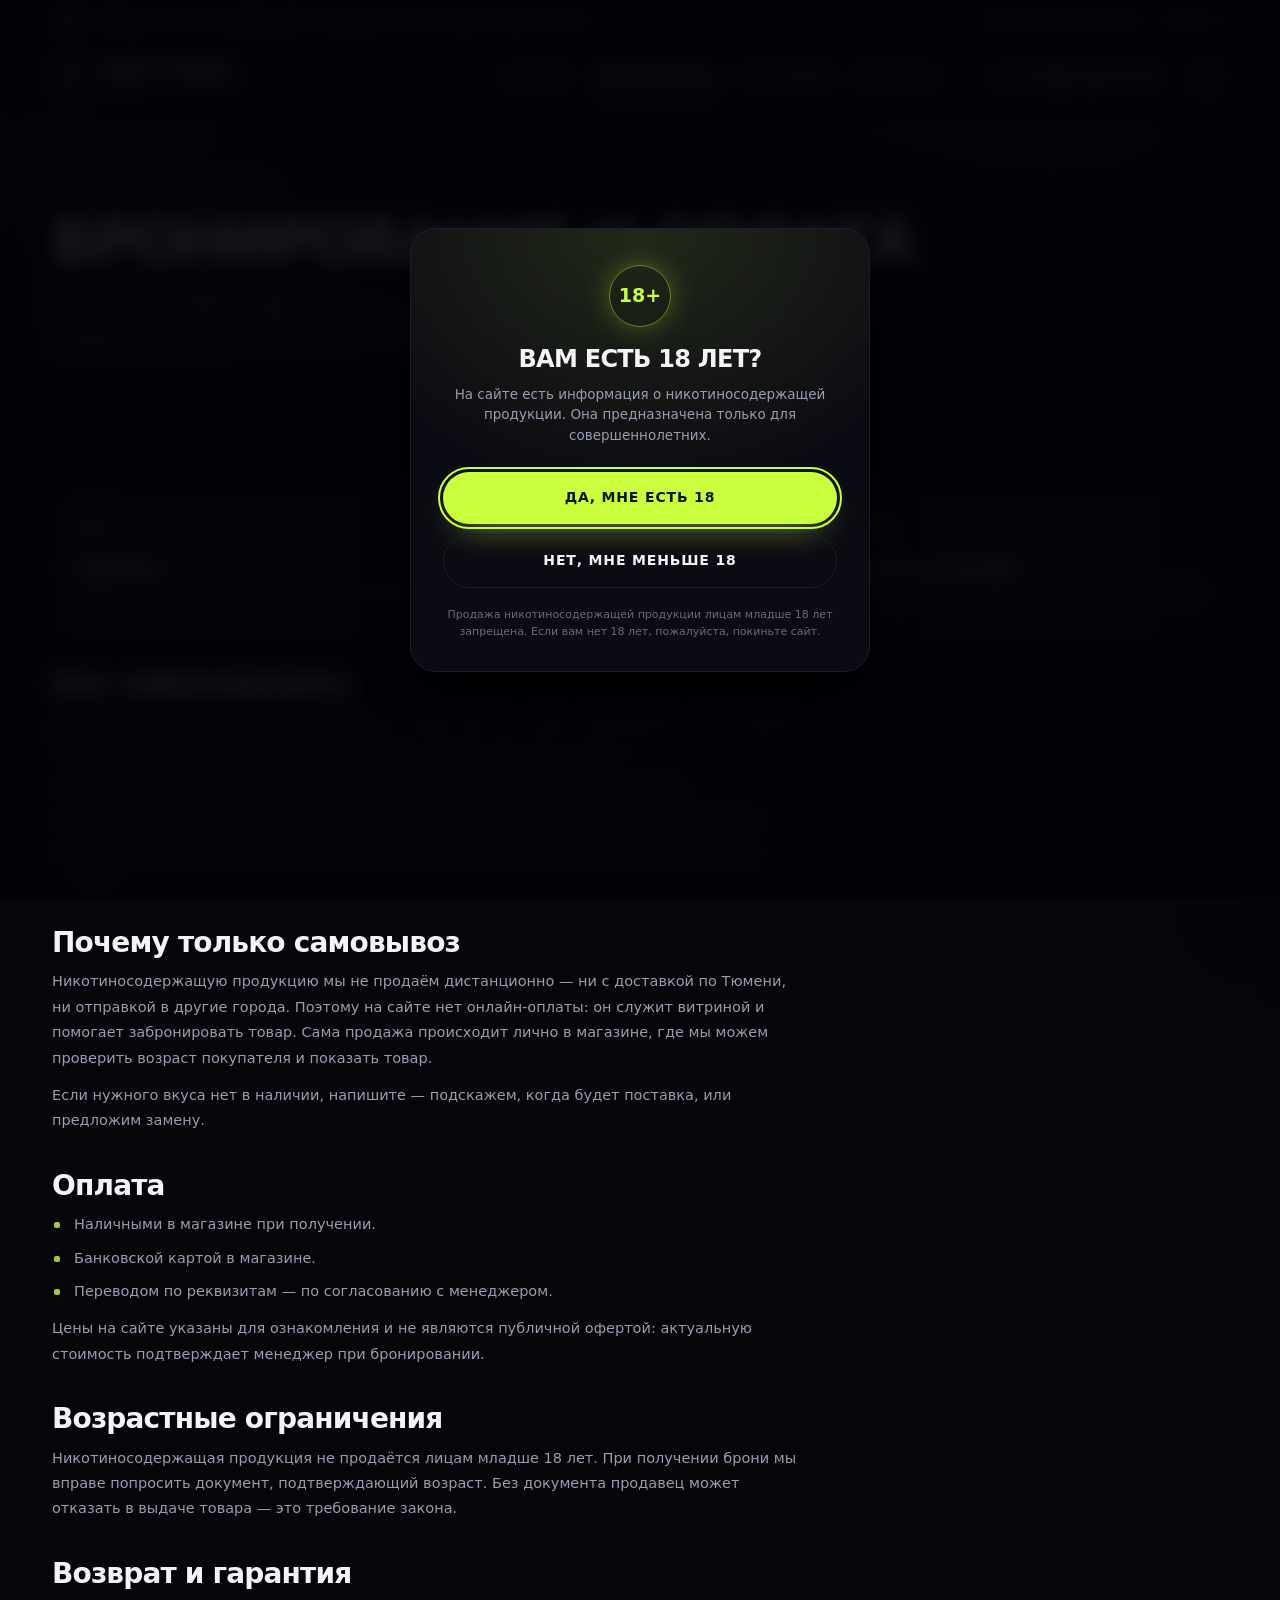
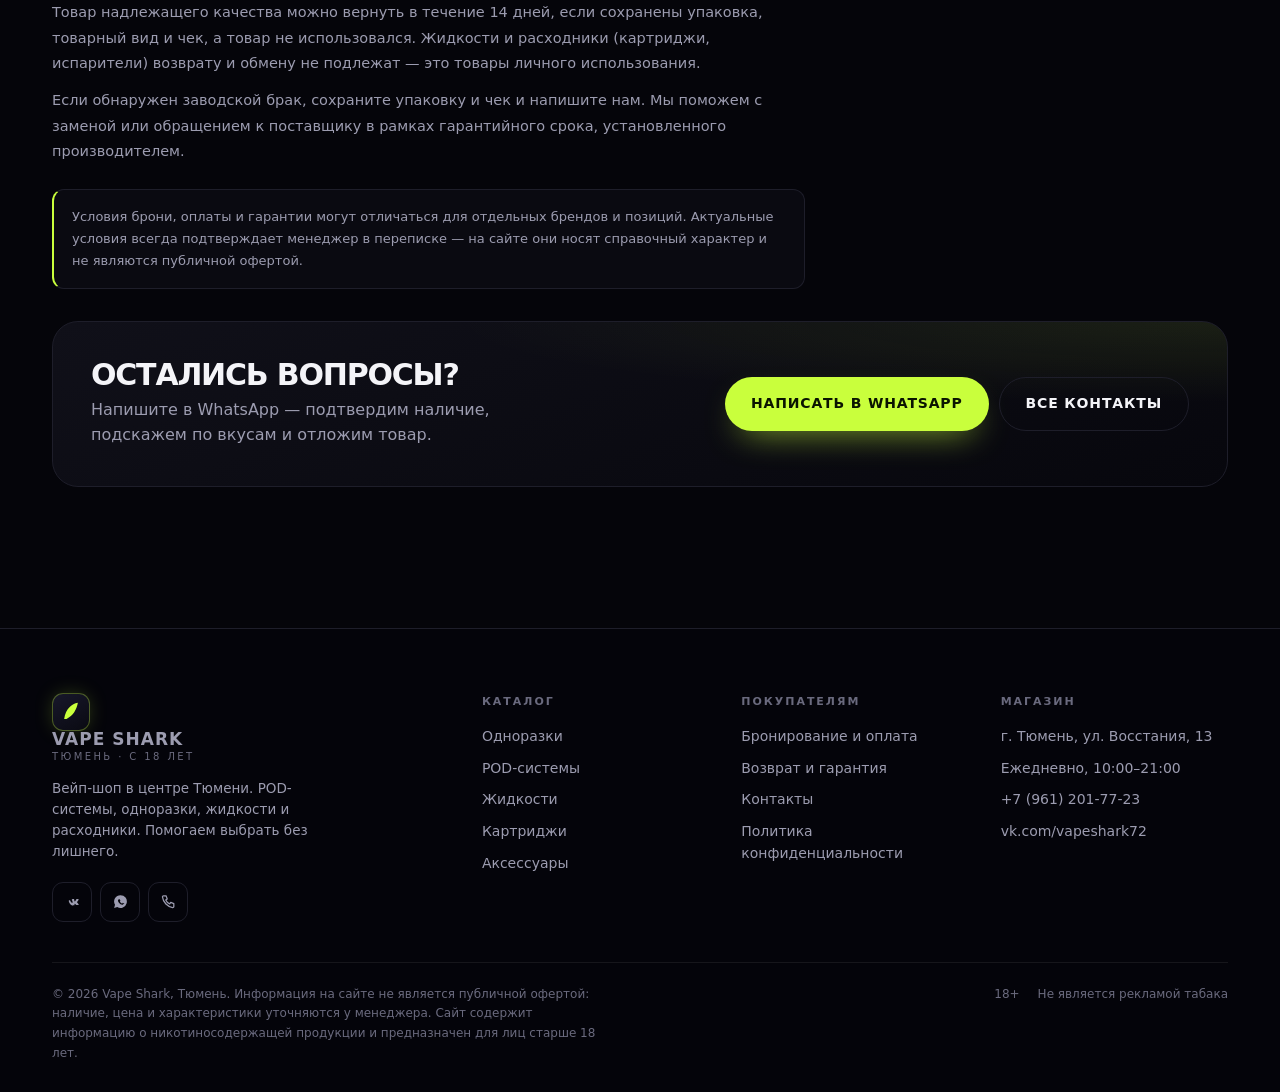
==== booking.html @ 28444b18 "Модель бронирования: только самовывоз и оплата в магазине" ====
<!DOCTYPE html>
<html lang="ru">
<head>
  <meta charset="UTF-8">
  <meta name="viewport" content="width=device-width, initial-scale=1">
  <title>Бронирование и оплата — Vape Shark, Тюмень</title>
  <meta name="description" content="Как забронировать товар в Vape Shark: соберите бронь на сайте, отправьте её в WhatsApp и заберите в магазине на ул. Восстания, 13. Оплата на месте, доставки нет.">
  <meta name="theme-color" content="#05050a">
  <link rel="icon" href="assets/favicon.svg" type="image/svg+xml">
  <link rel="stylesheet" href="css/style.css">
</head>
<body data-page="booking">
  <a class="skip-link" href="#main">Перейти к содержимому</a>

  <div class="topbar">
    <div class="wrap topbar__inner">
      <div class="topbar__note">
        <span class="age-dot">18+</span>
        Продажа никотиносодержащей продукции только лицам старше 18 лет
      </div>
      <div class="topbar__links">
        <a href="booking.html">Бронирование и оплата</a>
        <a href="contacts.html">Контакты</a>
      </div>
    </div>
  </div>

  <header class="site-header">
    <div class="wrap header-inner">
      <a class="logo" href="index.html" aria-label="Vape Shark — на главную">
        <span class="logo__mark" aria-hidden="true">
          <svg viewBox="0 0 24 24" fill="none"><path d="M4.5 19.5c.9-5.6 2.9-9.9 6.1-13 2.4-2.3 5.3-3.8 8.9-4.5-.7 3.9-2 7.3-4 10.4-2 3.1-4.9 5.6-8.4 7.1z" fill="#c9ff3c"/></svg>
        </span>
        <span class="logo__text">
          <span class="logo__name">Vape Shark</span>
          <span class="logo__sub">Тюмень · с 18 лет</span>
        </span>
      </a>

      <nav class="nav" aria-label="Основная навигация">
        <a class="nav__link" href="catalog.html" data-nav="catalog">Каталог</a>
        <a class="nav__link" href="booking.html" data-nav="booking" aria-current="page">Бронирование</a>
        <a class="nav__link" href="index.html#about" data-nav="about">О магазине</a>
        <a class="nav__link" href="contacts.html" data-nav="contacts">Контакты</a>
      </nav>

      <div class="header-actions">
        <a class="header-phone" href="tel:+79612017723" aria-label="Позвонить +7 961 201-77-23">
          <svg viewBox="0 0 24 24" fill="none" stroke="currentColor" stroke-width="1.8" stroke-linecap="round" stroke-linejoin="round"><path d="M5 4h3.5l1.7 4.3-2.1 1.5a11 11 0 0 0 5.6 5.6l1.5-2.1L19.5 15V19a1.5 1.5 0 0 1-1.7 1.5C10.9 19.7 4.3 13.1 3.5 5.7A1.5 1.5 0 0 1 5 4z"/></svg>
          <span>+7 (961) 201-77-23</span>
        </a>
        <button class="icon-btn" type="button" data-cart-open aria-label="Открыть корзину">
          <svg viewBox="0 0 24 24" fill="none" stroke="currentColor" stroke-width="1.6" stroke-linejoin="round"><path d="M6 8h12l1 12H5L6 8z"/><path d="M9 8V6.5a3 3 0 0 1 6 0V8"/></svg>
          <span class="js-cart-count cart-count" aria-hidden="true">0</span>
        </button>
        <button class="burger" type="button" data-burger aria-label="Меню" aria-expanded="false"><span></span></button>
      </div>
    </div>
  </header>

  <div class="mobile-menu" aria-label="Мобильное меню">
    <a href="catalog.html">Каталог</a>
    <a href="booking.html">Бронирование и оплата</a>
    <a href="index.html#about">О магазине</a>
    <a href="contacts.html">Контакты</a>
    <div class="mobile-menu__cta">
      <a class="btn btn--block" href="https://wa.me/79612017723" target="_blank" rel="noopener">Написать в WhatsApp</a>
      <a class="btn btn--ghost btn--block" href="tel:+79612017723">+7 (961) 201-77-23</a>
    </div>
  </div>

  <main id="main">
    <div class="page-head">
      <div class="wrap">
        <nav class="page-head__crumbs" aria-label="Хлебные крошки">
          <a href="index.html">Главная</a><span>/</span><span style="opacity:1;color:var(--muted)">Бронирование и оплата</span>
        </nav>
        <h1 class="page-head__title">Бронирование и оплата</h1>
        <p class="page-head__desc">Сайт помогает выбрать товар и отложить его в магазине. Бронь бесплатна и ни к чему не обязывает: приходите на Восстания, 13, проверяете всё на месте и там же оплачиваете.</p>
      </div>
    </div>

    <section class="section section--tight">
      <div class="wrap">
        <div class="tiles">
          <article class="tile">
            <div class="tile__icon"><svg viewBox="0 0 24 24" fill="none" stroke="currentColor" stroke-width="1.8" stroke-linecap="round" stroke-linejoin="round"><path d="M12 21s-6.5-5.6-6.5-10.2A6.5 6.5 0 0 1 12 4.3a6.5 6.5 0 0 1 6.5 6.5C18.5 15.4 12 21 12 21z"/><circle cx="12" cy="10.6" r="2.2"/></svg></div>
            <h3>Самовывоз</h3>
            <p>Тюмень, ул. Восстания, 13. Ежедневно с 10:00 до 21:00. Бронь держим до конца дня.</p>
          </article>
          <article class="tile">
            <div class="tile__icon"><svg viewBox="0 0 24 24" fill="none" stroke="currentColor" stroke-width="1.8" stroke-linejoin="round"><path d="M4 6h16v11H9l-5 3V6z"/></svg></div>
            <h3>Бронирование</h3>
            <p>Соберите список на сайте и отправьте его в WhatsApp — отложим товар на ваше имя.</p>
          </article>
          <article class="tile">
            <div class="tile__icon"><svg viewBox="0 0 24 24" fill="none" stroke="currentColor" stroke-width="1.8" stroke-linejoin="round"><path d="M3 7h18v10H3z"/><path d="M3 10.5h18"/></svg></div>
            <h3>Оплата в магазине</h3>
            <p>Наличными или картой при получении. Онлайн-оплаты и предоплаты нет.</p>
          </article>
        </div>

        <div class="prose">
          <h2>Как забронировать</h2>
          <p>Бронь — это не покупка, а просьба отложить товар. Она ни к чему не обязывает: если по дороге передумаете или захотите другой вкус, просто скажите об этом на месте.</p>
          <ul>
            <li>Добавьте нужное в корзину и нажмите «Забронировать» на странице корзины.</li>
            <li>Оставьте имя и телефон — откроется WhatsApp с готовым текстом брони, отправьте его.</li>
            <li>Мы подтвердим наличие и цену и отложим товар. Забрать можно ежедневно с 10:00 до 21:00.</li>
          </ul>

          <h2>Почему только самовывоз</h2>
          <p>Никотиносодержащую продукцию мы не продаём дистанционно — ни с доставкой по Тюмени, ни отправкой в другие города. Поэтому на сайте нет онлайн-оплаты: он служит витриной и помогает забронировать товар. Сама продажа происходит лично в магазине, где мы можем проверить возраст покупателя и показать товар.</p>
          <p>Если нужного вкуса нет в наличии, напишите — подскажем, когда будет поставка, или предложим замену.</p>

          <h2>Оплата</h2>
          <ul>
            <li>Наличными в магазине при получении.</li>
            <li>Банковской картой в магазине.</li>
            <li>Переводом по реквизитам — по согласованию с менеджером.</li>
          </ul>
          <p>Цены на сайте указаны для ознакомления и не являются публичной офертой: актуальную стоимость подтверждает менеджер при бронировании.</p>

          <h2>Возрастные ограничения</h2>
          <p>Никотиносодержащая продукция не продаётся лицам младше 18 лет. При получении брони мы вправе попросить документ, подтверждающий возраст. Без документа продавец может отказать в выдаче товара — это требование закона.</p>

          <h2 id="return">Возврат и гарантия</h2>
          <p>Товар надлежащего качества можно вернуть в течение 14 дней, если сохранены упаковка, товарный вид и чек, а товар не использовался. Жидкости и расходники (картриджи, испарители) возврату и обмену не подлежат — это товары личного использования.</p>
          <p>Если обнаружен заводской брак, сохраните упаковку и чек и напишите нам. Мы поможем с заменой или обращением к поставщику в рамках гарантийного срока, установленного производителем.</p>

          <div class="prose__note">
            Условия брони, оплаты и гарантии могут отличаться для отдельных брендов и позиций. Актуальные условия всегда подтверждает менеджер в переписке — на сайте они носят справочный характер и не являются публичной офертой.
          </div>
        </div>

        <div class="loc-card" style="margin-top:32px;flex-direction:row;align-items:center;justify-content:space-between;flex-wrap:wrap;gap:20px">
          <div>
            <h2 class="h2" style="font-size:clamp(22px,2.6vw,30px)">Остались вопросы?</h2>
            <p class="muted" style="margin-top:8px;max-width:48ch">Напишите в WhatsApp — подтвердим наличие, подскажем по вкусам и отложим товар.</p>
          </div>
          <div style="display:flex;gap:10px;flex-wrap:wrap">
            <a class="btn" href="https://wa.me/79612017723" target="_blank" rel="noopener">Написать в WhatsApp</a>
            <a class="btn btn--ghost" href="contacts.html">Все контакты</a>
          </div>
        </div>
      </div>
    </section>
  </main>

  <footer class="site-footer">
    <div class="wrap">
      <div class="foot-grid">
        <div class="foot-col foot-brand">
          <a class="logo" href="index.html" aria-label="Vape Shark — на главную">
            <span class="logo__mark" aria-hidden="true">
              <svg viewBox="0 0 24 24" fill="none"><path d="M4.5 19.5c.9-5.6 2.9-9.9 6.1-13 2.4-2.3 5.3-3.8 8.9-4.5-.7 3.9-2 7.3-4 10.4-2 3.1-4.9 5.6-8.4 7.1z" fill="#c9ff3c"/></svg>
            </span>
            <span class="logo__text">
              <span class="logo__name">Vape Shark</span>
              <span class="logo__sub">Тюмень · с 18 лет</span>
            </span>
          </a>
          <p style="margin-top:16px">Вейп-шоп в центре Тюмени. POD-системы, одноразки, жидкости и расходники. Помогаем выбрать без лишнего.</p>
          <div class="foot-social">
            <a href="https://vk.com/vapeshark72" target="_blank" rel="noopener" aria-label="ВКонтакте">
              <svg viewBox="0 0 24 24" fill="currentColor"><path d="M12.8 17.3h1.3c.5 0 .7-.4.7-.8 0-.5-.1-1 .3-1.3.4-.3 1 .4 1.5 1 .5.5 1 .8 1.7.8h1.9c.5 0 .8-.3.5-.9-.4-1-1.3-2-2.1-2.7-.5-.4-.4-.6 0-1 .7-.6 1.6-1.7 1.9-2.8.3-.8 0-1.1-.6-1.1h-1.8c-.5 0-.8.3-1 .8-.3.9-.8 1.7-1.4 2.3-.4.4-.7.3-.9-.2-.2-.5-.3-1.3-.4-2-.1-.6-.3-.8-.8-.8h-1.4c-.6 0-1 .4-1.2.9-.2.7.4.9.7 1.6.3.8.5 1.6.4 2.4-.1.7-.6.8-1.1.4-.9-.7-1.6-1.8-2.1-3-.2-.5-.4-.7-1-.7H7.5c-.6 0-.9.4-.8 1 .3 2 2.4 6.5 6.1 6.5z"/></svg>
            </a>
            <a href="https://wa.me/79612017723" target="_blank" rel="noopener" aria-label="WhatsApp">
              <svg viewBox="0 0 24 24" fill="currentColor"><path d="M12 3a9 9 0 0 0-7.7 13.6L3 21l4.5-1.2A9 9 0 1 0 12 3zm4.6 12.3c-.2.6-1.1 1.1-1.6 1.2-.5 0-1 0-1.7-.3-1.5-.5-3.4-2-4.4-4-.4-.8-.5-1.5-.4-2 .1-.5.5-1 .8-1.2.2-.2.5-.3.7-.3h.5c.2 0 .4 0 .6.4l.7 1.7c.1.2 0 .4-.1.6l-.3.4c-.1.2-.3.3-.1.6.2.4.6 1 1.1 1.5.6.6 1.2.9 1.5 1 .2.1.4.1.6-.1l.6-.7c.2-.2.4-.2.6-.1l1.6.8c.3.1.4.2.4.5z"/></svg>
            </a>
            <a href="tel:+79612017723" aria-label="Позвонить">
              <svg viewBox="0 0 24 24" fill="none" stroke="currentColor" stroke-width="1.8" stroke-linecap="round" stroke-linejoin="round"><path d="M5 4h3.5l1.7 4.3-2.1 1.5a11 11 0 0 0 5.6 5.6l1.5-2.1L19.5 15V19a1.5 1.5 0 0 1-1.7 1.5C10.9 19.7 4.3 13.1 3.5 5.7A1.5 1.5 0 0 1 5 4z"/></svg>
            </a>
          </div>
        </div>

        <div class="foot-col">
          <div class="foot-col__title">Каталог</div>
          <a href="catalog.html?cat=disposable">Одноразки</a>
          <a href="catalog.html?cat=pod">POD-системы</a>
          <a href="catalog.html?cat=liquid">Жидкости</a>
          <a href="catalog.html?cat=coil">Картриджи</a>
          <a href="catalog.html?cat=accessory">Аксессуары</a>
        </div>

        <div class="foot-col">
          <div class="foot-col__title">Покупателям</div>
          <a href="booking.html">Бронирование и оплата</a>
          <a href="booking.html#return">Возврат и гарантия</a>
          <a href="contacts.html">Контакты</a>
          <a href="privacy.html">Политика конфиденциальности</a>
        </div>

        <div class="foot-col">
          <div class="foot-col__title">Магазин</div>
          <p>г. Тюмень, ул. Восстания, 13</p>
          <p>Ежедневно, 10:00–21:00</p>
          <a href="tel:+79612017723">+7 (961) 201-77-23</a>
          <a href="https://vk.com/vapeshark72" target="_blank" rel="noopener">vk.com/vapeshark72</a>
        </div>
      </div>

      <div class="foot-bottom">
        <p>© <span data-year>2026</span> Vape Shark, Тюмень. Информация на сайте не является публичной офертой: наличие, цена и характеристики уточняются у менеджера. Сайт содержит информацию о никотиносодержащей продукции и предназначен для лиц старше 18 лет.</p>
        <div class="foot-bottom__meta">
          <span>18+</span>
          <span>Не является рекламой табака</span>
        </div>
      </div>
    </div>
  </footer>

  <script src="js/data.js"></script>
  <script src="js/app.js"></script>
</body>
</html>
---- css/style.css ----
/* ==========================================================================
   VAPE SHARK — Тюмень, ул. Восстания 13
   Тёмная неоновая тема. Один файл стилей на все страницы.
   ========================================================================== */

/* ---------- 1. Токены ---------- */
:root {
  --bg: #05050a;
  --bg-soft: #08080f;
  --panel: #0c0c13;
  --panel-2: #12121b;
  --panel-3: #171722;
  --line: #1e1e2a;
  --line-soft: rgba(255, 255, 255, 0.07);

  --text: #f4f4f8;
  --muted: #9c9cb0;
  --dim: #6a6a7e;

  --acid: #c9ff3c;
  --acid-soft: #a5d921;
  --acid-ink: #0a1400;
  --violet: #8b5cf6;
  --cyan: #38e5ff;
  --danger: #ff5a6e;

  --radius: 18px;
  --radius-lg: 26px;
  --radius-sm: 12px;

  --shadow-1: 0 1px 0 rgba(255, 255, 255, 0.04) inset;
  --shadow-2: 0 24px 60px -20px rgba(0, 0, 0, 0.9);
  --glow-acid: 0 0 0 1px rgba(201, 255, 60, 0.35), 0 18px 50px -18px rgba(201, 255, 60, 0.45);

  --header-h: 76px;
  --wrap: 1240px;
  --ease: cubic-bezier(0.22, 1, 0.36, 1);
}

/* ---------- 2. Сброс и база ---------- */
*,
*::before,
*::after { box-sizing: border-box; }

html {
  scroll-behavior: smooth;
  -webkit-text-size-adjust: 100%;
}

body {
  margin: 0;
  min-height: 100vh;
  background: var(--bg);
  color: var(--text);
  font-family: "Segoe UI Variable Text", "Segoe UI", system-ui, -apple-system, "Helvetica Neue", Arial, sans-serif;
  font-size: 16px;
  line-height: 1.55;
  -webkit-font-smoothing: antialiased;
  text-rendering: optimizeLegibility;
  overflow-x: hidden;
}

body::before {
  content: "";
  position: fixed;
  inset: 0;
  pointer-events: none;
  z-index: 0;
  background:
    radial-gradient(900px 600px at 82% -6%, rgba(201, 255, 60, 0.07), transparent 60%),
    radial-gradient(800px 700px at 4% 12%, rgba(139, 92, 246, 0.09), transparent 62%),
    radial-gradient(700px 500px at 50% 110%, rgba(56, 229, 255, 0.05), transparent 60%);
}

img { max-width: 100%; display: block; }
svg { display: block; }

[hidden] { display: none !important; }

a {
  color: inherit;
  text-decoration: none;
  transition: color 0.2s var(--ease);
}

button,
input,
select,
textarea {
  font: inherit;
  color: inherit;
}

button { cursor: pointer; }

h1, h2, h3, h4 {
  margin: 0;
  font-weight: 800;
  letter-spacing: -0.035em;
  line-height: 1.02;
}

p { margin: 0; }

ul { margin: 0; padding: 0; list-style: none; }

::selection {
  background: var(--acid);
  color: var(--acid-ink);
}

:focus-visible {
  outline: 2px solid var(--acid);
  outline-offset: 3px;
  border-radius: 6px;
}

/* ---------- 3. Утилиты ---------- */
.wrap {
  width: 100%;
  max-width: var(--wrap);
  margin-inline: auto;
  padding-inline: clamp(18px, 4vw, 32px);
  position: relative;
  z-index: 1;
}

.wrap--narrow { max-width: 860px; }

.sr-only {
  position: absolute;
  width: 1px;
  height: 1px;
  margin: -1px;
  padding: 0;
  overflow: hidden;
  clip: rect(0 0 0 0);
  white-space: nowrap;
  border: 0;
}

.skip-link {
  position: absolute;
  left: 16px;
  top: -80px;
  z-index: 200;
  padding: 12px 20px;
  border-radius: 10px;
  background: var(--acid);
  color: var(--acid-ink);
  font-weight: 700;
  transition: top 0.2s var(--ease);
}
.skip-link:focus { top: 16px; }

.eyebrow {
  display: inline-flex;
  align-items: center;
  gap: 10px;
  font-size: 12px;
  font-weight: 700;
  letter-spacing: 0.22em;
  text-transform: uppercase;
  color: var(--acid);
}

.eyebrow::before {
  content: "";
  width: 26px;
  height: 1px;
  background: currentColor;
  opacity: 0.7;
}

.kicker {
  font-size: 12px;
  font-weight: 700;
  letter-spacing: 0.2em;
  text-transform: uppercase;
  color: var(--dim);
}

.h2 {
  font-size: clamp(30px, 4.4vw, 54px);
  text-transform: uppercase;
  letter-spacing: -0.04em;
}

.lead {
  color: var(--muted);
  font-size: clamp(15px, 1.35vw, 18px);
  max-width: 56ch;
}

.text-acid { color: var(--acid); }
.muted { color: var(--muted); }
.tabular { font-variant-numeric: tabular-nums; }

/* ---------- 4. Кнопки ---------- */
.btn {
  --btn-bg: var(--acid);
  --btn-fg: var(--acid-ink);
  position: relative;
  display: inline-flex;
  align-items: center;
  justify-content: center;
  gap: 10px;
  padding: 15px 26px;
  border: 0;
  border-radius: 999px;
  background: var(--btn-bg);
  color: var(--btn-fg);
  font-size: 14px;
  font-weight: 800;
  letter-spacing: 0.06em;
  text-transform: uppercase;
  white-space: nowrap;
  transition: transform 0.25s var(--ease), box-shadow 0.25s var(--ease), background 0.25s var(--ease), color 0.25s var(--ease);
  box-shadow: 0 14px 34px -16px rgba(201, 255, 60, 0.8);
}

.btn:hover {
  transform: translateY(-2px);
  box-shadow: 0 20px 44px -14px rgba(201, 255, 60, 0.65);
}

.btn:active { transform: translateY(0); }

.btn svg { width: 18px; height: 18px; }

.btn--ghost {
  --btn-bg: transparent;
  --btn-fg: var(--text);
  border: 1px solid var(--line);
  box-shadow: none;
}
.btn--ghost:hover {
  border-color: rgba(201, 255, 60, 0.5);
  color: var(--acid);
  box-shadow: none;
}

.btn--panel {
  --btn-bg: rgba(255, 255, 255, 0.05);
  --btn-fg: var(--text);
  border: 1px solid var(--line-soft);
  box-shadow: none;
  text-transform: none;
  letter-spacing: 0;
  font-weight: 600;
}
.btn--panel:hover {
  background: rgba(255, 255, 255, 0.09);
  border-color: rgba(255, 255, 255, 0.16);
  color: var(--acid);
  box-shadow: none;
}

.btn--sm {
  padding: 11px 18px;
  font-size: 12px;
}

.btn--block { width: 100%; }

.btn[disabled] {
  opacity: 0.45;
  pointer-events: none;
}

/* ---------- 5. Шапка ---------- */
.topbar {
  position: relative;
  z-index: 60;
  border-bottom: 1px solid var(--line-soft);
  background: #040408;
  font-size: 12px;
  letter-spacing: 0.04em;
  color: var(--dim);
}

.topbar__inner {
  display: flex;
  align-items: center;
  justify-content: space-between;
  gap: 20px;
  min-height: 38px;
}

.topbar__note {
  display: inline-flex;
  align-items: center;
  gap: 8px;
  color: var(--muted);
}

.age-dot {
  display: inline-grid;
  place-items: center;
  min-width: 26px;
  height: 18px;
  padding: 0 5px;
  border-radius: 999px;
  background: rgba(201, 255, 60, 0.12);
  color: var(--acid);
  font-size: 10px;
  font-weight: 800;
  letter-spacing: 0.02em;
}

.topbar__links {
  display: flex;
  align-items: center;
  gap: 18px;
}

.topbar__links a:hover { color: var(--acid); }

.site-header {
  position: sticky;
  top: 0;
  z-index: 70;
  background: rgba(5, 5, 10, 0.78);
  border-bottom: 1px solid var(--line-soft);
  backdrop-filter: blur(18px) saturate(1.2);
  -webkit-backdrop-filter: blur(18px) saturate(1.2);
}

.header-inner {
  display: flex;
  align-items: center;
  gap: clamp(16px, 3vw, 40px);
  height: var(--header-h);
}

.logo {
  display: inline-flex;
  align-items: center;
  gap: 11px;
  flex-shrink: 0;
}

.logo__mark {
  width: 38px;
  height: 38px;
  border-radius: 11px;
  background: linear-gradient(150deg, #17172a, #0a0a12);
  border: 1px solid rgba(201, 255, 60, 0.32);
  display: grid;
  place-items: center;
  box-shadow: 0 0 22px -6px rgba(201, 255, 60, 0.4);
}

.logo__mark svg { width: 22px; height: 22px; }

.logo__text {
  display: flex;
  flex-direction: column;
  line-height: 1;
}

.logo__name {
  font-size: 17px;
  font-weight: 800;
  letter-spacing: 0.06em;
  text-transform: uppercase;
}

.logo__sub {
  margin-top: 4px;
  font-size: 10px;
  letter-spacing: 0.24em;
  text-transform: uppercase;
  color: var(--dim);
}

.nav {
  display: flex;
  align-items: center;
  gap: clamp(14px, 2vw, 28px);
  margin-left: auto;
}

.nav__link {
  position: relative;
  padding: 8px 0;
  font-size: 14px;
  font-weight: 600;
  color: var(--muted);
}

.nav__link::after {
  content: "";
  position: absolute;
  left: 0;
  bottom: 0;
  width: 100%;
  height: 2px;
  border-radius: 2px;
  background: var(--acid);
  transform: scaleX(0);
  transform-origin: left;
  transition: transform 0.28s var(--ease);
}

.nav__link:hover,
.nav__link[aria-current="page"] { color: var(--text); }

.nav__link:hover::after,
.nav__link[aria-current="page"]::after { transform: scaleX(1); }

.header-actions {
  display: flex;
  align-items: center;
  gap: 10px;
}

.header-phone {
  display: inline-flex;
  align-items: center;
  gap: 9px;
  padding: 10px 16px;
  border-radius: 999px;
  border: 1px solid var(--line);
  font-size: 13px;
  font-weight: 700;
  white-space: nowrap;
  transition: border-color 0.2s var(--ease), color 0.2s var(--ease);
}

.header-phone svg { width: 15px; height: 15px; color: var(--acid); }

.header-phone:hover { border-color: rgba(201, 255, 60, 0.5); color: var(--acid); }

.icon-btn {
  position: relative;
  display: grid;
  place-items: center;
  width: 44px;
  height: 44px;
  border-radius: 12px;
  border: 1px solid var(--line);
  background: rgba(255, 255, 255, 0.02);
  color: var(--text);
  transition: border-color 0.2s var(--ease), background 0.2s var(--ease), color 0.2s var(--ease);
}

.icon-btn:hover {
  border-color: rgba(201, 255, 60, 0.45);
  color: var(--acid);
  background: rgba(201, 255, 60, 0.05);
}

.icon-btn svg { width: 19px; height: 19px; }

.cart-count {
  position: absolute;
  top: -6px;
  right: -6px;
  min-width: 20px;
  height: 20px;
  padding: 0 5px;
  display: grid;
  place-items: center;
  border-radius: 999px;
  background: var(--acid);
  color: var(--acid-ink);
  font-size: 11px;
  font-weight: 800;
  line-height: 1;
  border: 2px solid var(--bg);
  transform: scale(0);
  transition: transform 0.25s var(--ease);
}

.cart-count.is-visible { transform: scale(1); }

.burger {
  display: none;
  width: 44px;
  height: 44px;
  border-radius: 12px;
  border: 1px solid var(--line);
  background: transparent;
  place-items: center;
}

.burger span {
  position: relative;
  display: block;
  width: 18px;
  height: 2px;
  background: var(--text);
  transition: transform 0.25s var(--ease), background 0.25s var(--ease);
}

.burger span::before,
.burger span::after {
  content: "";
  position: absolute;
  left: 0;
  width: 18px;
  height: 2px;
  background: var(--text);
  transition: transform 0.25s var(--ease);
}

.burger span::before { top: -6px; }
.burger span::after { top: 6px; }

body.menu-open .burger span { background: transparent; }
body.menu-open .burger span::before { transform: translateY(6px) rotate(45deg); }
body.menu-open .burger span::after { transform: translateY(-6px) rotate(-45deg); }

/* мобильное меню */
.mobile-menu {
  position: fixed;
  inset: var(--header-h) 0 0;
  z-index: 65;
  padding: 28px clamp(18px, 5vw, 32px) 40px;
  background: rgba(5, 5, 10, 0.97);
  backdrop-filter: blur(16px);
  display: none;
  flex-direction: column;
  gap: 8px;
  overflow-y: auto;
}

body.menu-open .mobile-menu { display: flex; }

.mobile-menu a {
  padding: 14px 0;
  border-bottom: 1px solid var(--line-soft);
  font-size: 20px;
  font-weight: 700;
  letter-spacing: -0.02em;
}

.mobile-menu a:hover { color: var(--acid); }

.mobile-menu__cta { margin-top: 22px; display: grid; gap: 10px; }

/* ---------- 6. Hero ---------- */
.hero {
  position: relative;
  padding: clamp(38px, 6vw, 76px) 0 clamp(50px, 7vw, 96px);
  overflow: hidden;
}

.hero__grid {
  display: grid;
  grid-template-columns: minmax(0, 1.02fr) minmax(0, 0.98fr);
  align-items: center;
  gap: clamp(28px, 4vw, 60px);
}

.hero__title {
  margin: 22px 0 0;
  font-size: clamp(46px, 7.3vw, 96px);
  line-height: 0.9;
  text-transform: uppercase;
  letter-spacing: -0.05em;
}

.hero__title .line { display: block; }

.hero__title em {
  font-style: normal;
  color: var(--acid);
  text-shadow: 0 0 40px rgba(201, 255, 60, 0.35);
}

.hero__dash {
  display: inline-block;
  width: 0.5em;
  height: 0.06em;
  margin-left: 0.08em;
  border-radius: 2px;
  background: var(--acid);
  opacity: 0.9;
  box-shadow: 0 0 30px rgba(201, 255, 60, 0.45);
  translate: 0 -0.22em;
}

.hero__sub {
  margin-top: 26px;
  max-width: 46ch;
  color: var(--muted);
  font-size: clamp(15px, 1.4vw, 18px);
}

.hero__cta {
  display: flex;
  flex-wrap: wrap;
  gap: 12px;
  margin-top: 34px;
}

.hero__facts {
  display: flex;
  flex-wrap: wrap;
  gap: clamp(18px, 3vw, 40px);
  margin-top: 44px;
  padding-top: 26px;
  border-top: 1px solid var(--line-soft);
}

.fact__value {
  font-size: clamp(20px, 2.2vw, 26px);
  font-weight: 800;
  letter-spacing: -0.03em;
}

.fact__label {
  margin-top: 3px;
  font-size: 12px;
  letter-spacing: 0.12em;
  text-transform: uppercase;
  color: var(--dim);
}

.hero__art {
  position: relative;
  aspect-ratio: 1 / 1;
  min-height: 380px;
  display: grid;
  place-items: center;
}

.hero__halo {
  position: absolute;
  inset: 8%;
  border-radius: 50%;
  background: radial-gradient(circle at 50% 50%, rgba(201, 255, 60, 0.22), rgba(139, 92, 246, 0.14) 45%, transparent 68%);
  filter: blur(30px);
}

.hero__ring {
  position: absolute;
  inset: 4%;
  border-radius: 50%;
  padding: 1px;
  background: conic-gradient(from 200deg, rgba(201, 255, 60, 0.65), rgba(139, 92, 246, 0.1) 30%, transparent 55%, rgba(201, 255, 60, 0.35) 78%, rgba(201, 255, 60, 0.65));
  -webkit-mask: radial-gradient(farthest-side, transparent calc(100% - 1.5px), #000 calc(100% - 1.5px));
  mask: radial-gradient(farthest-side, transparent calc(100% - 1.5px), #000 calc(100% - 1.5px));
  animation: spin 26s linear infinite;
}

.hero__ring--inner {
  inset: 16%;
  opacity: 0.6;
  animation-direction: reverse;
  animation-duration: 34s;
}

@keyframes spin { to { transform: rotate(360deg); } }

.hero__devices {
  position: relative;
  width: 100%;
  height: 100%;
  display: grid;
  place-items: center;
}

.hero__device {
  position: absolute;
  height: 74%;
  filter: drop-shadow(0 30px 50px rgba(0, 0, 0, 0.65));
  animation: float 9s ease-in-out infinite;
}

.hero__device--pod {
  left: 10%;
  bottom: 3%;
  height: 58%;
  transform: rotate(-7deg);
  animation-delay: -2s;
  opacity: 0.96;
}

.hero__device--disp {
  right: 8%;
  top: 2%;
  transform: rotate(8deg);
}

@keyframes float {
  0%, 100% { translate: 0 0; }
  50% { translate: 0 -14px; }
}

.hero__chip {
  position: absolute;
  display: inline-flex;
  align-items: center;
  gap: 8px;
  padding: 9px 14px;
  border-radius: 999px;
  background: rgba(12, 12, 19, 0.82);
  border: 1px solid var(--line);
  backdrop-filter: blur(10px);
  font-size: 12px;
  font-weight: 600;
  color: var(--text);
  box-shadow: 0 12px 30px -14px #000;
}

.hero__chip b { color: var(--acid); font-weight: 800; }

.hero__chip--1 { top: 12%; left: 2%; }
.hero__chip--2 { bottom: 16%; right: 2%; }
.hero__chip--3 { bottom: 2%; left: 30%; }

.hero__scroll {
  position: absolute;
  left: 50%;
  bottom: 18px;
  translate: -50% 0;
  font-size: 10px;
  letter-spacing: 0.3em;
  text-transform: uppercase;
  color: var(--dim);
  display: inline-flex;
  align-items: center;
  gap: 8px;
}

.hero__scroll::after {
  content: "";
  width: 1px;
  height: 26px;
  background: linear-gradient(var(--dim), transparent);
  animation: pulse 2.4s ease-in-out infinite;
}

@keyframes pulse {
  0%, 100% { opacity: 0.2; }
  50% { opacity: 1; }
}

/* ---------- 7. Бегущая строка брендов ---------- */
.marquee {
  position: relative;
  border-block: 1px solid var(--line-soft);
  background: linear-gradient(90deg, #06060c, #0a0a12 50%, #06060c);
  overflow: hidden;
  padding: 18px 0;
  z-index: 1;
}

.marquee::before,
.marquee::after {
  content: "";
  position: absolute;
  top: 0;
  bottom: 0;
  width: 120px;
  z-index: 2;
  pointer-events: none;
}
.marquee::before { left: 0; background: linear-gradient(90deg, var(--bg), transparent); }
.marquee::after { right: 0; background: linear-gradient(270deg, var(--bg), transparent); }

.marquee__track {
  display: flex;
  width: max-content;
  gap: 54px;
  animation: marquee 34s linear infinite;
}

.marquee:hover .marquee__track { animation-play-state: paused; }

.marquee__item {
  display: inline-flex;
  align-items: center;
  gap: 14px;
  font-size: 15px;
  font-weight: 700;
  letter-spacing: 0.16em;
  text-transform: uppercase;
  color: #5f5f74;
  white-space: nowrap;
}

.marquee__item::after {
  content: "";
  width: 6px;
  height: 6px;
  border-radius: 50%;
  background: rgba(201, 255, 60, 0.4);
}

@keyframes marquee { to { transform: translateX(-50%); } }

/* ---------- 8. Секции ---------- */
.section {
  position: relative;
  padding: clamp(52px, 7vw, 96px) 0;
  z-index: 1;
}

.section--tight { padding: clamp(40px, 5vw, 70px) 0; }

.section--line { border-top: 1px solid var(--line-soft); }

.section__head {
  display: flex;
  align-items: flex-end;
  justify-content: space-between;
  gap: 26px;
  margin-bottom: clamp(28px, 4vw, 48px);
  flex-wrap: wrap;
}

.section__head .lead { margin-top: 14px; }

.section__aside { display: flex; gap: 10px; flex-wrap: wrap; }

/* ---------- 9. Категории ---------- */
.cat-grid {
  display: grid;
  grid-template-columns: repeat(3, minmax(0, 1fr));
  gap: 14px;
}

.cat-card {
  position: relative;
  display: flex;
  flex-direction: column;
  justify-content: space-between;
  min-height: 210px;
  padding: 22px;
  border-radius: var(--radius);
  border: 1px solid var(--line);
  background:
    radial-gradient(120% 100% at 100% 0%, rgba(201, 255, 60, 0.08), transparent 55%),
    linear-gradient(160deg, #101019, #08080e);
  overflow: hidden;
  transition: transform 0.35s var(--ease), border-color 0.35s var(--ease), box-shadow 0.35s var(--ease);
}

.cat-card:hover {
  transform: translateY(-4px);
  border-color: rgba(201, 255, 60, 0.4);
  box-shadow: 0 26px 50px -26px rgba(0, 0, 0, 0.9), var(--glow-acid);
}

.cat-card__art {
  position: absolute;
  right: -8px;
  bottom: 0;
  top: 0;
  display: flex;
  align-items: flex-end;
  justify-content: flex-end;
  opacity: 0.42;
  pointer-events: none;
  transition: transform 0.5s var(--ease), opacity 0.5s var(--ease);
}

.cat-card__art img {
  height: 84%;
  width: auto;
  max-width: none;
  filter: drop-shadow(0 10px 24px rgba(0, 0, 0, 0.6));
}

.cat-card--wide .cat-card__art { right: 30px; }

.cat-card:hover .cat-card__art { transform: translateY(-4px) scale(1.03); opacity: 0.66; }

.cat-card__name {
  position: relative;
  font-size: 19px;
  font-weight: 800;
  letter-spacing: -0.02em;
}

.cat-card__count {
  position: relative;
  margin-top: 6px;
  font-size: 12px;
  letter-spacing: 0.1em;
  text-transform: uppercase;
  color: var(--dim);
}

.cat-card__arrow {
  position: relative;
  margin-top: auto;
  display: inline-flex;
  align-items: center;
  gap: 8px;
  font-size: 12px;
  font-weight: 700;
  letter-spacing: 0.14em;
  text-transform: uppercase;
  color: var(--acid);
  opacity: 0.75;
  transition: opacity 0.25s var(--ease), gap 0.25s var(--ease);
}

.cat-card:hover .cat-card__arrow { opacity: 1; gap: 13px; }

.cat-card--wide { grid-column: span 2; }

/* ---------- 10. Карточки товаров ---------- */
.prod-grid {
  display: grid;
  grid-template-columns: repeat(4, minmax(0, 1fr));
  gap: 14px;
}

.prod-grid--3 { grid-template-columns: repeat(3, minmax(0, 1fr)); }

.card {
  position: relative;
  display: flex;
  flex-direction: column;
  border-radius: var(--radius);
  border: 1px solid var(--line);
  background: linear-gradient(180deg, #0e0e17, #09090f);
  overflow: hidden;
  transition: transform 0.32s var(--ease), border-color 0.32s var(--ease), box-shadow 0.32s var(--ease);
}

.card:hover {
  transform: translateY(-4px);
  border-color: rgba(201, 255, 60, 0.36);
  box-shadow: 0 28px 50px -30px #000;
}

.card__media {
  position: relative;
  display: grid;
  place-items: center;
  aspect-ratio: 1 / 1;
  padding: 22px;
  background:
    radial-gradient(70% 60% at 50% 42%, rgba(201, 255, 60, 0.07), transparent 70%),
    radial-gradient(60% 60% at 82% 92%, rgba(139, 92, 246, 0.09), transparent 70%),
    #08080f;
  border-bottom: 1px solid var(--line-soft);
  overflow: hidden;
}

.card__media img {
  width: 100%;
  height: 86%;
  object-fit: contain;
  filter: hue-rotate(var(--tint, 0deg)) drop-shadow(0 18px 26px rgba(0, 0, 0, 0.55));
  transition: transform 0.45s var(--ease);
}

.card:hover .card__media img { transform: scale(1.05) rotate(-1deg); }

.card__badges {
  position: absolute;
  top: 12px;
  left: 12px;
  display: flex;
  flex-direction: column;
  align-items: flex-start;
  gap: 6px;
  z-index: 2;
}

.badge {
  display: inline-flex;
  align-items: center;
  gap: 5px;
  padding: 4px 9px;
  border-radius: 7px;
  font-size: 10px;
  font-weight: 800;
  letter-spacing: 0.1em;
  text-transform: uppercase;
  background: rgba(255, 255, 255, 0.08);
  border: 1px solid var(--line);
  color: var(--text);
  backdrop-filter: blur(6px);
}

.badge--acid { background: var(--acid); color: var(--acid-ink); border-color: transparent; }
.badge--violet { background: rgba(139, 92, 246, 0.18); color: #c9b6ff; border-color: rgba(139, 92, 246, 0.4); }
.badge--cyan { background: rgba(56, 229, 255, 0.14); color: #9df1ff; border-color: rgba(56, 229, 255, 0.35); }
.badge--sale { background: rgba(255, 90, 110, 0.16); color: #ffb0b9; border-color: rgba(255, 90, 110, 0.35); }

.card__fav {
  position: absolute;
  top: 10px;
  right: 10px;
  z-index: 2;
  display: grid;
  place-items: center;
  width: 34px;
  height: 34px;
  border-radius: 10px;
  border: 1px solid var(--line);
  background: rgba(8, 8, 14, 0.7);
  color: var(--muted);
  transition: color 0.2s var(--ease), border-color 0.2s var(--ease), transform 0.2s var(--ease);
  backdrop-filter: blur(6px);
}

.card__fav svg { width: 16px; height: 16px; }

.card__fav:hover { color: var(--acid); border-color: rgba(201, 255, 60, 0.5); transform: scale(1.06); }

.card__body {
  display: flex;
  flex-direction: column;
  flex: 1;
  gap: 8px;
  padding: 17px 18px 18px;
}

.card__brand {
  font-size: 11px;
  font-weight: 700;
  letter-spacing: 0.16em;
  text-transform: uppercase;
  color: var(--dim);
}

.card__name {
  font-size: 15px;
  font-weight: 700;
  letter-spacing: -0.01em;
  line-height: 1.3;
  color: var(--text);
}

.card__name a::after {
  content: "";
  position: absolute;
  inset: 0;
  z-index: 1;
}

.card__meta {
  font-size: 12px;
  color: var(--dim);
}

.card__foot {
  display: flex;
  align-items: center;
  justify-content: space-between;
  gap: 10px;
  margin-top: auto;
  padding-top: 12px;
}

.card__price {
  display: flex;
  align-items: baseline;
  gap: 8px;
  font-size: 18px;
  font-weight: 800;
  letter-spacing: -0.02em;
}

.card__old {
  font-size: 12px;
  font-weight: 600;
  color: var(--dim);
  text-decoration: line-through;
}

.add-btn {
  position: relative;
  z-index: 2;
  display: grid;
  place-items: center;
  width: 42px;
  height: 42px;
  border-radius: 12px;
  border: 1px solid rgba(201, 255, 60, 0.32);
  background: rgba(201, 255, 60, 0.1);
  color: var(--acid);
  transition: background 0.2s var(--ease), color 0.2s var(--ease), transform 0.2s var(--ease);
}

.add-btn svg { width: 18px; height: 18px; }

.add-btn:hover { background: var(--acid); color: var(--acid-ink); transform: translateY(-1px); }

.add-btn:active { transform: scale(0.96); }

/* ---------- 11. Преимущества ---------- */
.feat-grid {
  display: grid;
  grid-template-columns: repeat(4, minmax(0, 1fr));
  gap: 14px;
}

.feat {
  padding: 26px 22px;
  border-radius: var(--radius);
  border: 1px solid var(--line);
  background: linear-gradient(170deg, #0d0d15, #08080e);
}

.feat__num {
  font-size: 12px;
  font-weight: 800;
  letter-spacing: 0.14em;
  color: var(--acid);
}

.feat__title {
  margin: 16px 0 8px;
  font-size: 17px;
  font-weight: 750;
  letter-spacing: -0.02em;
}

.feat__text {
  font-size: 13.5px;
  color: var(--muted);
  line-height: 1.6;
}

/* ---------- 12. Как купить ---------- */
.steps {
  display: grid;
  grid-template-columns: repeat(3, minmax(0, 1fr));
  gap: 14px;
  counter-reset: step;
}

.step {
  position: relative;
  padding: 30px 26px 26px;
  border-radius: var(--radius);
  border: 1px solid var(--line);
  background: radial-gradient(120% 100% at 0% 0%, rgba(201, 255, 60, 0.06), transparent 55%), #0a0a11;
  overflow: hidden;
}

.step::before {
  counter-increment: step;
  content: "0" counter(step);
  display: block;
  margin-bottom: 18px;
  font-size: 34px;
  font-weight: 800;
  letter-spacing: -0.05em;
  color: transparent;
  -webkit-text-stroke: 1px rgba(201, 255, 60, 0.45);
}

.step__title { font-size: 18px; font-weight: 750; letter-spacing: -0.02em; }
.step__text { margin-top: 8px; font-size: 13.5px; color: var(--muted); }

/* ---------- 13. FAQ ---------- */
.faq { border-top: 1px solid var(--line); }

.faq__item { border-bottom: 1px solid var(--line); }

.faq__q {
  display: flex;
  align-items: center;
  justify-content: space-between;
  gap: 20px;
  width: 100%;
  padding: 22px 0;
  background: none;
  border: 0;
  text-align: left;
  font-size: clamp(15px, 1.5vw, 18px);
  font-weight: 650;
  letter-spacing: -0.01em;
  transition: color 0.2s var(--ease);
}

.faq__q:hover { color: var(--acid); }

.faq__icon {
  position: relative;
  flex-shrink: 0;
  width: 26px;
  height: 26px;
  border-radius: 50%;
  border: 1px solid var(--line);
  display: grid;
  place-items: center;
  transition: transform 0.3s var(--ease), border-color 0.3s var(--ease);
}

.faq__icon::before,
.faq__icon::after {
  content: "";
  position: absolute;
  background: currentColor;
  transition: transform 0.3s var(--ease), opacity 0.3s var(--ease);
}

.faq__icon::before { width: 11px; height: 1.5px; }
.faq__icon::after { width: 1.5px; height: 11px; }

.faq__item.is-open .faq__icon { transform: rotate(90deg); border-color: var(--acid); color: var(--acid); }
.faq__item.is-open .faq__icon::after { opacity: 0; }

.faq__a {
  display: grid;
  grid-template-rows: 0fr;
  transition: grid-template-rows 0.35s var(--ease);
}

.faq__item.is-open .faq__a { grid-template-rows: 1fr; }

.faq__a > div { overflow: hidden; }

.faq__a p {
  padding: 0 0 24px;
  max-width: 72ch;
  color: var(--muted);
  font-size: 14.5px;
}

/* ---------- 14. Локация ---------- */
.loc-grid {
  display: grid;
  grid-template-columns: minmax(0, 0.9fr) minmax(0, 1.1fr);
  gap: 14px;
}

.loc-card {
  padding: clamp(24px, 3vw, 38px);
  border-radius: var(--radius-lg);
  border: 1px solid var(--line);
  background:
    radial-gradient(120% 90% at 100% 0%, rgba(201, 255, 60, 0.09), transparent 55%),
    linear-gradient(160deg, #101019, #07070d);
  display: flex;
  flex-direction: column;
  gap: 22px;
}

.loc-card__address {
  font-size: clamp(22px, 2.6vw, 30px);
  font-weight: 800;
  letter-spacing: -0.035em;
  line-height: 1.1;
}

.loc-rows { display: grid; gap: 14px; }

.loc-row {
  display: flex;
  gap: 14px;
  align-items: flex-start;
  padding-bottom: 14px;
  border-bottom: 1px solid var(--line-soft);
}

.loc-row:last-child { border-bottom: 0; padding-bottom: 0; }

.loc-row__icon {
  flex-shrink: 0;
  width: 34px;
  height: 34px;
  border-radius: 10px;
  display: grid;
  place-items: center;
  background: rgba(201, 255, 60, 0.09);
  color: var(--acid);
}

.loc-row__icon svg { width: 16px; height: 16px; }

.loc-row__label {
  font-size: 11px;
  letter-spacing: 0.14em;
  text-transform: uppercase;
  color: var(--dim);
}

.loc-row__value { font-size: 15px; font-weight: 650; }
.loc-row__value a:hover { color: var(--acid); }

.map-frame {
  position: relative;
  min-height: 340px;
  border-radius: var(--radius-lg);
  border: 1px solid var(--line);
  overflow: hidden;
  background: #0a0a12;
}

.map-frame iframe {
  position: absolute;
  inset: 0;
  width: 100%;
  height: 100%;
  border: 0;
  filter: grayscale(0.4) contrast(1.05) brightness(0.85);
}

.map-placeholder {
  position: absolute;
  inset: 0;
  z-index: 2;
  display: grid;
  place-content: center;
  justify-items: center;
  gap: 8px;
  padding: 26px;
  text-align: center;
  background-image:
    radial-gradient(circle at 50% 38%, rgba(201, 255, 60, 0.12), transparent 62%),
    linear-gradient(rgba(255, 255, 255, 0.045) 1px, transparent 1px),
    linear-gradient(90deg, rgba(255, 255, 255, 0.045) 1px, transparent 1px);
  background-size: 100% 100%, 44px 44px, 44px 44px;
  background-color: #08080f;
}

.map-placeholder__pin {
  display: grid;
  place-items: center;
  width: 52px;
  height: 52px;
  margin-bottom: 6px;
  border-radius: 50%;
  border: 1px solid rgba(201, 255, 60, 0.5);
  background: rgba(201, 255, 60, 0.1);
  color: var(--acid);
  box-shadow: 0 0 34px -6px rgba(201, 255, 60, 0.55);
}

.map-placeholder__pin svg { width: 22px; height: 22px; }

.map-placeholder__addr {
  font-size: clamp(18px, 2vw, 22px);
  font-weight: 800;
  letter-spacing: -0.03em;
}

.map-placeholder__note {
  max-width: 38ch;
  font-size: 12.5px;
  color: var(--dim);
  line-height: 1.6;
}

.map-placeholder__actions {
  display: flex;
  gap: 8px;
  flex-wrap: wrap;
  justify-content: center;
  margin-top: 8px;
}

/* ---------- 15. Подвал ---------- */
.site-footer {
  position: relative;
  z-index: 1;
  margin-top: clamp(40px, 6vw, 80px);
  border-top: 1px solid var(--line);
  background: #04040a;
  padding: clamp(40px, 5vw, 64px) 0 28px;
}

.foot-grid {
  display: grid;
  grid-template-columns: minmax(0, 1.4fr) repeat(3, minmax(0, 0.8fr));
  gap: 32px;
}

.foot-col__title {
  font-size: 11px;
  font-weight: 800;
  letter-spacing: 0.18em;
  text-transform: uppercase;
  color: var(--dim);
  margin-bottom: 16px;
}

.foot-col a,
.foot-col p {
  display: block;
  font-size: 14px;
  color: var(--muted);
  margin-bottom: 10px;
}

.foot-col a:hover { color: var(--acid); }

.foot-brand p { max-width: 32ch; font-size: 13.5px; }

.foot-social {
  display: flex;
  gap: 8px;
  margin-top: 20px;
}

.foot-social a {
  display: grid;
  place-items: center;
  width: 40px;
  height: 40px;
  margin: 0;
  border-radius: 11px;
  border: 1px solid var(--line);
  color: var(--muted);
  transition: color 0.2s var(--ease), border-color 0.2s var(--ease), transform 0.2s var(--ease);
}

.foot-social a:hover { color: var(--acid); border-color: rgba(201, 255, 60, 0.45); transform: translateY(-2px); }
.foot-social svg { width: 17px; height: 17px; }

.foot-bottom {
  display: flex;
  align-items: flex-start;
  justify-content: space-between;
  gap: 20px;
  flex-wrap: wrap;
  margin-top: 40px;
  padding-top: 22px;
  border-top: 1px solid var(--line-soft);
  font-size: 12px;
  color: var(--dim);
}

.foot-bottom p { max-width: 74ch; line-height: 1.65; }

.foot-bottom__meta { display: flex; gap: 18px; flex-wrap: wrap; }

/* ---------- 16. Корзина (drawer) ---------- */
.scrim {
  position: fixed;
  inset: 0;
  z-index: 90;
  background: rgba(2, 2, 6, 0.72);
  backdrop-filter: blur(4px);
  opacity: 0;
  pointer-events: none;
  transition: opacity 0.3s var(--ease);
}

.scrim.is-open { opacity: 1; pointer-events: auto; }

.drawer {
  position: fixed;
  top: 0;
  right: 0;
  bottom: 0;
  z-index: 95;
  width: min(430px, 100%);
  display: flex;
  flex-direction: column;
  background: #08080f;
  border-left: 1px solid var(--line);
  transform: translateX(102%);
  transition: transform 0.38s var(--ease);
  box-shadow: -30px 0 70px rgba(0, 0, 0, 0.6);
}

.drawer.is-open { transform: translateX(0); }

.drawer__head {
  display: flex;
  align-items: center;
  justify-content: space-between;
  gap: 14px;
  padding: 22px 22px 18px;
  border-bottom: 1px solid var(--line);
}

.drawer__title { font-size: 18px; font-weight: 800; letter-spacing: -0.02em; }
.drawer__count { font-size: 12px; color: var(--dim); }

.drawer__body {
  flex: 1;
  overflow-y: auto;
  padding: 18px 22px;
  display: flex;
  flex-direction: column;
  gap: 14px;
}

.drawer__foot {
  border-top: 1px solid var(--line);
  padding: 18px 22px 22px;
  display: grid;
  gap: 12px;
  background: #06060c;
}

.drawer__total {
  display: flex;
  align-items: baseline;
  justify-content: space-between;
  font-size: 13px;
  color: var(--muted);
}

.drawer__total b { font-size: 22px; color: var(--text); letter-spacing: -0.03em; }

.drawer__hint { font-size: 11.5px; color: var(--dim); line-height: 1.5; }

.cart-line {
  display: grid;
  grid-template-columns: 68px minmax(0, 1fr) auto;
  gap: 14px;
  padding-bottom: 14px;
  border-bottom: 1px solid var(--line-soft);
}

.cart-line__media {
  width: 68px;
  height: 68px;
  border-radius: 12px;
  border: 1px solid var(--line);
  background: radial-gradient(60% 60% at 50% 40%, rgba(201, 255, 60, 0.12), transparent 70%), #0b0b13;
  display: grid;
  place-items: center;
  padding: 8px;
}

.cart-line__media img { width: 100%; height: 100%; object-fit: contain; }

.cart-line__body { min-width: 0; display: flex; flex-direction: column; gap: 4px; }

.cart-line__side { display: grid; gap: 6px; justify-items: end; align-content: start; }

.cart-line__name {
  font-size: 13.5px;
  font-weight: 650;
  line-height: 1.3;
  display: -webkit-box;
  -webkit-line-clamp: 2;
  -webkit-box-orient: vertical;
  overflow: hidden;
}

.cart-line__meta { font-size: 11px; color: var(--dim); }

.cart-line__price { font-size: 14px; font-weight: 800; white-space: nowrap; }

.qty {
  display: inline-flex;
  align-items: center;
  gap: 2px;
  margin-top: 6px;
  border: 1px solid var(--line);
  border-radius: 999px;
  padding: 2px;
  width: fit-content;
}

.qty button {
  width: 24px;
  height: 24px;
  border: 0;
  border-radius: 50%;
  background: transparent;
  color: var(--muted);
  font-size: 14px;
  line-height: 1;
  display: grid;
  place-items: center;
  transition: background 0.2s, color 0.2s;
}

.qty button:hover { background: rgba(255, 255, 255, 0.08); color: var(--acid); }

.qty span {
  min-width: 22px;
  text-align: center;
  font-size: 12.5px;
  font-weight: 700;
  font-variant-numeric: tabular-nums;
}

.cart-line__remove {
  display: inline-flex;
  align-items: center;
  gap: 5px;
  align-self: flex-start;
  border: 0;
  background: none;
  padding: 4px;
  font-size: 11.5px;
  color: var(--dim);
  transition: color 0.2s;
}

.cart-line__remove:hover { color: var(--danger); }
.cart-line__remove svg { width: 15px; height: 15px; }

.cart-empty {
  display: grid;
  place-items: center;
  gap: 14px;
  text-align: center;
  padding: 56px 10px;
  color: var(--muted);
}

.cart-empty svg { width: 46px; height: 46px; color: var(--line); }

/* ---------- 17. Модалка 18+ ---------- */
.gate {
  position: fixed;
  inset: 0;
  z-index: 120;
  display: grid;
  place-items: center;
  padding: 20px;
  background: rgba(3, 3, 8, 0.9);
  backdrop-filter: blur(10px);
  opacity: 0;
  visibility: hidden;
  transition: opacity 0.35s var(--ease), visibility 0.35s;
}

.gate.is-open { opacity: 1; visibility: visible; }

.gate__card {
  position: relative;
  width: min(460px, 100%);
  padding: 36px 32px 30px;
  border-radius: var(--radius-lg);
  border: 1px solid var(--line);
  background:
    radial-gradient(120% 100% at 50% 0%, rgba(201, 255, 60, 0.12), transparent 60%),
    #0b0b13;
  text-align: center;
  transform: translateY(14px) scale(0.98);
  transition: transform 0.4s var(--ease);
  box-shadow: var(--shadow-2);
}

.gate.is-open .gate__card { transform: none; }

.gate__age {
  display: inline-grid;
  place-items: center;
  width: 62px;
  height: 62px;
  margin-bottom: 20px;
  border-radius: 50%;
  border: 1px solid rgba(201, 255, 60, 0.45);
  color: var(--acid);
  font-size: 19px;
  font-weight: 800;
  box-shadow: 0 0 30px -6px rgba(201, 255, 60, 0.5);
}

.gate__title { font-size: 24px; text-transform: uppercase; letter-spacing: -0.03em; }

.gate__text { margin-top: 12px; font-size: 13.5px; color: var(--muted); }

.gate__actions { display: grid; gap: 10px; margin-top: 26px; }

.gate__legal { margin-top: 18px; font-size: 11px; color: var(--dim); line-height: 1.6; }

/* ---------- 18. Тост ---------- */
.toast {
  position: fixed;
  left: 50%;
  bottom: 28px;
  z-index: 130;
  display: flex;
  align-items: center;
  gap: 10px;
  padding: 13px 20px;
  border-radius: 999px;
  background: #111119;
  border: 1px solid rgba(201, 255, 60, 0.35);
  color: var(--text);
  font-size: 13px;
  font-weight: 600;
  box-shadow: 0 20px 40px -20px #000;
  transform: translate(-50%, 26px);
  opacity: 0;
  pointer-events: none;
  transition: opacity 0.28s var(--ease), transform 0.28s var(--ease);
  max-width: calc(100vw - 32px);
}

.toast.is-visible { opacity: 1; transform: translate(-50%, 0); }
.toast svg { width: 16px; height: 16px; color: var(--acid); flex-shrink: 0; }

/* ---------- 19. Внутренние страницы ---------- */
.page-head {
  position: relative;
  padding: clamp(34px, 5vw, 62px) 0 clamp(24px, 3vw, 38px);
  border-bottom: 1px solid var(--line-soft);
  z-index: 1;
}

.page-head__crumbs {
  display: flex;
  align-items: center;
  gap: 8px;
  font-size: 12px;
  color: var(--dim);
  margin-bottom: 16px;
  flex-wrap: wrap;
}

.page-head__crumbs a:hover { color: var(--acid); }
.page-head__crumbs span { opacity: 0.5; }

.page-head__title {
  font-size: clamp(32px, 5vw, 58px);
  text-transform: uppercase;
  letter-spacing: -0.045em;
}

.page-head__desc { margin-top: 14px; max-width: 62ch; color: var(--muted); font-size: 15px; }

/* ---------- 20. Каталог ---------- */
.catalog-layout {
  display: grid;
  grid-template-columns: 262px minmax(0, 1fr);
  gap: clamp(20px, 3vw, 38px);
  align-items: start;
  padding: clamp(26px, 3vw, 40px) 0 0;
}

.filters {
  position: sticky;
  top: calc(var(--header-h) + 16px);
  display: grid;
  gap: 10px;
  max-height: calc(100vh - var(--header-h) - 36px);
  overflow-y: auto;
  padding-right: 4px;
  scrollbar-width: thin;
}

.filters::-webkit-scrollbar { width: 6px; }
.filters::-webkit-scrollbar-thumb { background: #23232f; border-radius: 3px; }

.filter-block {
  padding: 18px;
  border-radius: var(--radius);
  border: 1px solid var(--line);
  background: #0a0a11;
}

.filter-block__title {
  font-size: 11px;
  font-weight: 800;
  letter-spacing: 0.16em;
  text-transform: uppercase;
  color: var(--dim);
  margin-bottom: 14px;
}

.filter-list { display: grid; gap: 2px; }

.filter-option {
  display: flex;
  align-items: center;
  gap: 10px;
  padding: 8px 10px;
  margin-inline: -10px;
  border-radius: 9px;
  font-size: 13.5px;
  color: var(--muted);
  cursor: pointer;
  transition: background 0.2s, color 0.2s;
}

.filter-option:hover { background: rgba(255, 255, 255, 0.04); color: var(--text); }

.filter-option input {
  appearance: none;
  width: 16px;
  height: 16px;
  flex-shrink: 0;
  border-radius: 5px;
  border: 1px solid #2a2a38;
  background: #07070c;
  display: grid;
  place-items: center;
  transition: background 0.2s, border-color 0.2s;
}

.filter-option input:checked {
  background: var(--acid);
  border-color: var(--acid);
}

.filter-option input:checked::after {
  content: "";
  width: 9px;
  height: 9px;
  border-radius: 2px;
  background: var(--acid-ink);
}

.filter-option__count { margin-left: auto; font-size: 11px; color: var(--dim); }

.price-range { display: flex; align-items: center; gap: 8px; }

.price-range input {
  width: 100%;
  min-width: 0;
  padding: 9px 11px;
  border-radius: 9px;
  border: 1px solid var(--line);
  background: #07070c;
  font-size: 13px;
  font-variant-numeric: tabular-nums;
}

.price-range input:focus { border-color: rgba(201, 255, 60, 0.5); outline: none; }

.price-range span { color: var(--dim); }

.filters__reset {
  width: 100%;
  margin-top: 2px;
  padding: 11px;
  border-radius: 10px;
  border: 1px dashed var(--line);
  background: transparent;
  color: var(--dim);
  font-size: 12px;
  font-weight: 700;
  letter-spacing: 0.08em;
  text-transform: uppercase;
  transition: color 0.2s, border-color 0.2s;
}

.filters__reset:hover { color: var(--acid); border-color: rgba(201, 255, 60, 0.4); }

.catalog-main { min-width: 0; }

.toolbar {
  display: flex;
  align-items: center;
  justify-content: space-between;
  gap: 14px;
  flex-wrap: wrap;
  margin-bottom: 18px;
}

.toolbar__count { font-size: 13px; color: var(--dim); }
.toolbar__count b { color: var(--text); font-weight: 700; }

.toolbar__right { display: flex; align-items: center; gap: 10px; flex-wrap: wrap; }

.search {
  position: relative;
  display: flex;
  align-items: center;
  min-width: 220px;
}

.search svg {
  position: absolute;
  left: 13px;
  width: 16px;
  height: 16px;
  color: var(--dim);
  pointer-events: none;
}

.search input {
  width: 100%;
  padding: 11px 14px 11px 38px;
  border-radius: 11px;
  border: 1px solid var(--line);
  background: #08080f;
  font-size: 13.5px;
  transition: border-color 0.2s;
}

.search input::placeholder { color: var(--dim); }
.search input:focus { outline: none; border-color: rgba(201, 255, 60, 0.45); }

.select {
  padding: 11px 34px 11px 14px;
  border-radius: 11px;
  border: 1px solid var(--line);
  background: #08080f url("data:image/svg+xml;charset=utf8,%3Csvg xmlns='http://www.w3.org/2000/svg' viewBox='0 0 12 8' fill='none' stroke='%239c9cb0' stroke-width='1.6'%3E%3Cpath d='M1 1.5 6 6.5 11 1.5'/%3E%3C/svg%3E") no-repeat right 13px center / 11px;
  -webkit-appearance: none;
  appearance: none;
  font-size: 13.5px;
  cursor: pointer;
}

.select:focus { outline: none; border-color: rgba(201, 255, 60, 0.45); }

.chips {
  display: flex;
  gap: 8px;
  flex-wrap: wrap;
  margin-bottom: 20px;
}

.chip {
  padding: 9px 15px;
  border-radius: 999px;
  border: 1px solid var(--line);
  background: transparent;
  color: var(--muted);
  font-size: 12.5px;
  font-weight: 600;
  transition: all 0.2s var(--ease);
}

.chip:hover { color: var(--text); border-color: #2e2e3d; }

.chip.is-active {
  background: var(--acid);
  border-color: var(--acid);
  color: var(--acid-ink);
  font-weight: 800;
}

.empty {
  padding: 70px 20px;
  text-align: center;
  border: 1px dashed var(--line);
  border-radius: var(--radius);
  color: var(--muted);
}

.empty h3 { font-size: 20px; margin-bottom: 8px; color: var(--text); }
.empty p { font-size: 14px; max-width: 40ch; margin: 0 auto 18px; }

.filters-toggle { display: none; }

/* ---------- 21. Карточка товара ---------- */
.pdp {
  display: grid;
  grid-template-columns: minmax(0, 1fr) minmax(0, 0.92fr);
  gap: clamp(24px, 4vw, 56px);
  padding: clamp(24px, 3vw, 44px) 0 0;
  align-items: start;
}

.pdp__col {
  position: sticky;
  top: calc(var(--header-h) + 20px);
  display: grid;
  gap: 14px;
}

.pdp__help {
  display: flex;
  align-items: center;
  justify-content: space-between;
  gap: 14px;
  flex-wrap: wrap;
  padding: 16px 20px;
  border-radius: var(--radius);
  border: 1px solid var(--line);
  background: #0a0a11;
}

.pdp__media {
  position: relative;
  border-radius: var(--radius-lg);
  border: 1px solid var(--line);
  background:
    radial-gradient(70% 60% at 50% 35%, rgba(201, 255, 60, 0.13), transparent 70%),
    radial-gradient(60% 60% at 85% 90%, rgba(139, 92, 246, 0.16), transparent 70%),
    #08080f;
  aspect-ratio: 1 / 1;
  display: grid;
  place-items: center;
  padding: 0;
  overflow: hidden;
}

.pdp__media img {
  position: absolute;
  left: 38px;
  top: 38px;
  width: calc(100% - 76px);
  height: calc(100% - 76px);
  object-fit: contain;
  filter: hue-rotate(var(--tint, 0deg)) drop-shadow(0 30px 50px rgba(0, 0, 0, 0.6));
  animation: float 8s ease-in-out infinite;
}

.pdp__badges { position: absolute; top: 18px; left: 18px; display: flex; gap: 6px; flex-wrap: wrap; max-width: 70%; }

.pdp__info { display: flex; flex-direction: column; gap: 18px; }

.pdp__brand {
  font-size: 12px;
  font-weight: 800;
  letter-spacing: 0.2em;
  text-transform: uppercase;
  color: var(--acid);
}

.pdp__title {
  font-size: clamp(28px, 3.4vw, 42px);
  text-transform: uppercase;
  letter-spacing: -0.04em;
  line-height: 1.02;
}

.pdp__price {
  display: flex;
  align-items: baseline;
  gap: 12px;
  margin-top: 2px;
}

.pdp__price b { font-size: clamp(30px, 3.4vw, 40px); font-weight: 800; letter-spacing: -0.04em; }
.pdp__price s { color: var(--dim); font-size: 16px; }

.pdp__stock {
  display: inline-flex;
  align-items: center;
  gap: 8px;
  font-size: 12.5px;
  color: var(--acid);
  font-weight: 600;
}

.pdp__stock::before {
  content: "";
  width: 7px;
  height: 7px;
  border-radius: 50%;
  background: var(--acid);
  box-shadow: 0 0 0 4px rgba(201, 255, 60, 0.14);
}

.pdp__buy {
  display: flex;
  gap: 10px;
  align-items: center;
  flex-wrap: wrap;
  padding: 18px 0;
  border-block: 1px solid var(--line-soft);
}

.pdp__buy .qty { margin: 0; padding: 4px; border-radius: 999px; }
.pdp__buy .qty button { width: 32px; height: 32px; }
.pdp__buy .qty span { min-width: 28px; font-size: 14px; }

.specs { display: grid; gap: 0; }

.specs__row {
  display: flex;
  align-items: baseline;
  justify-content: space-between;
  gap: 16px;
  padding: 11px 0;
  border-bottom: 1px solid var(--line-soft);
  font-size: 13.5px;
}

.specs__row dt { color: var(--dim); }
.specs__row dd { margin: 0; font-weight: 650; text-align: right; }

.pdp__note {
  padding: 14px 16px;
  border-radius: var(--radius-sm);
  border: 1px solid rgba(255, 90, 110, 0.24);
  background: rgba(255, 90, 110, 0.06);
  font-size: 12px;
  color: #ffc1c8;
  line-height: 1.6;
}

.pdp__desc { color: var(--muted); font-size: 14.5px; line-height: 1.7; }

.pdp__desc p + p { margin-top: 10px; }

/* ---------- 22. Корзина-страница ---------- */
.cart-page {
  display: grid;
  grid-template-columns: minmax(0, 1fr) 380px;
  gap: 18px;
  align-items: start;
  padding: clamp(24px, 3vw, 40px) 0 0;
}

.cart-list { display: grid; gap: 10px; }

.cart-row {
  display: grid;
  grid-template-columns: 92px minmax(0, 1fr) auto;
  gap: 16px;
  align-items: center;
  padding: 16px;
  border-radius: var(--radius);
  border: 1px solid var(--line);
  background: #0a0a11;
}

.cart-row__media {
  width: 92px;
  height: 92px;
  border-radius: 13px;
  border: 1px solid var(--line);
  background: radial-gradient(60% 60% at 50% 40%, rgba(201, 255, 60, 0.12), transparent 70%), #0b0b13;
  display: grid;
  place-items: center;
  padding: 10px;
}

.cart-row__media img { width: 100%; height: 100%; object-fit: contain; }
.cart-row__brand { font-size: 10.5px; letter-spacing: 0.14em; text-transform: uppercase; color: var(--dim); }
.cart-row__name { font-size: 15px; font-weight: 700; margin: 2px 0 4px; }
.cart-row__meta { font-size: 12px; color: var(--dim); }
.cart-row__side { display: flex; flex-direction: column; align-items: flex-end; gap: 10px; }
.cart-row__price { font-size: 18px; font-weight: 800; letter-spacing: -0.02em; }

.summary {
  position: sticky;
  top: calc(var(--header-h) + 16px);
  padding: 24px;
  border-radius: var(--radius-lg);
  border: 1px solid var(--line);
  background: linear-gradient(170deg, #0e0e17, #08080e);
  display: grid;
  gap: 16px;
}

.summary__title { font-size: 18px; font-weight: 800; letter-spacing: -0.02em; }

.summary__row {
  display: flex;
  justify-content: space-between;
  gap: 12px;
  font-size: 13.5px;
  color: var(--muted);
}

.summary__row b { color: var(--text); font-weight: 700; }

.summary__total {
  display: flex;
  align-items: baseline;
  justify-content: space-between;
  padding-top: 14px;
  border-top: 1px solid var(--line);
  font-size: 14px;
  color: var(--muted);
}

.summary__total b { font-size: 26px; color: var(--text); letter-spacing: -0.03em; }

/* ---------- 23. Формы ---------- */
.form-grid { display: grid; gap: 12px; }

.field { display: grid; gap: 6px; }

.field > label {
  font-size: 11px;
  font-weight: 700;
  letter-spacing: 0.12em;
  text-transform: uppercase;
  color: var(--dim);
}

.field input,
.field textarea,
.field select {
  width: 100%;
  padding: 12px 14px;
  border-radius: 11px;
  border: 1px solid var(--line);
  background: #06060c;
  font-size: 14px;
  transition: border-color 0.2s, background 0.2s;
}

.field input::placeholder,
.field textarea::placeholder { color: #4d4d5e; }

.field input:focus,
.field textarea:focus,
.field select:focus {
  outline: none;
  border-color: rgba(201, 255, 60, 0.5);
  background: #080810;
}

.field textarea { resize: vertical; min-height: 84px; }

.field--error input,
.field--error textarea { border-color: rgba(255, 90, 110, 0.6); }

.field__error { font-size: 11.5px; color: var(--danger); display: none; }
.field--error .field__error { display: block; }

.radio-row { display: grid; gap: 8px; }

.radio {
  display: flex;
  align-items: center;
  gap: 10px;
  padding: 11px 13px;
  border-radius: 11px;
  border: 1px solid var(--line);
  font-size: 13.5px;
  cursor: pointer;
  transition: border-color 0.2s, background 0.2s;
}

.radio:hover { border-color: #2e2e3d; }

.radio input {
  appearance: none;
  width: 16px;
  height: 16px;
  border-radius: 50%;
  border: 1px solid #2a2a38;
  background: #07070c;
  display: grid;
  place-items: center;
  flex-shrink: 0;
}

.radio input:checked { border-color: var(--acid); }

.radio input:checked::after {
  content: "";
  width: 8px;
  height: 8px;
  border-radius: 50%;
  background: var(--acid);
}

.radio:has(input:checked) { border-color: rgba(201, 255, 60, 0.5); background: rgba(201, 255, 60, 0.05); }

.form-note { font-size: 11.5px; color: var(--dim); line-height: 1.6; }

.form-note a { color: rgba(201, 255, 60, 0.8); border-bottom: 1px solid rgba(201, 255, 60, 0.3); }
.form-note a:hover { color: var(--acid); }

.pickup {
  display: flex;
  align-items: flex-start;
  gap: 12px;
  padding: 13px 14px;
  border-radius: 12px;
  border: 1px solid rgba(201, 255, 60, 0.34);
  background: rgba(201, 255, 60, 0.045);
}

.pickup__icon {
  flex-shrink: 0;
  display: grid;
  place-items: center;
  width: 32px;
  height: 32px;
  border-radius: 9px;
  background: rgba(201, 255, 60, 0.12);
  color: var(--acid);
}

.pickup__icon svg { width: 16px; height: 16px; }

.pickup__title {
  font-size: 13.5px;
  font-weight: 700;
  margin-bottom: 2px;
}

.pickup__text { font-size: 12.5px; color: var(--muted); line-height: 1.5; }

.pickup__hint {
  margin-top: 3px;
  font-size: 11.5px;
  color: var(--dim);
  line-height: 1.5;
}

.summary__note {
  margin-top: -4px;
  font-size: 11.5px;
  line-height: 1.6;
  color: var(--dim);
}

/* ---------- 24. Инфо-страницы ---------- */
.prose { max-width: 74ch; }

.prose h2 {
  font-size: clamp(22px, 2.4vw, 28px);
  margin: 38px 0 12px;
  letter-spacing: -0.03em;
}

.prose h2:first-child { margin-top: 0; }

.prose p,
.prose li { color: var(--muted); font-size: 14.5px; line-height: 1.75; }

.prose p + p { margin-top: 12px; }

.prose ul { margin: 12px 0; padding-left: 0; display: grid; gap: 8px; }

.prose ul li {
  position: relative;
  padding-left: 22px;
}

.prose ul li::before {
  content: "";
  position: absolute;
  left: 2px;
  top: 10px;
  width: 6px;
  height: 6px;
  border-radius: 2px;
  background: var(--acid);
  opacity: 0.8;
}

.prose a { color: var(--acid); border-bottom: 1px solid rgba(201, 255, 60, 0.35); }
.prose a:hover { border-bottom-color: var(--acid); }

.prose__note {
  margin: 24px 0;
  padding: 16px 18px;
  border-radius: var(--radius-sm);
  border: 1px solid var(--line);
  border-left: 2px solid var(--acid);
  background: #0a0a11;
  font-size: 13px;
  color: var(--muted);
  line-height: 1.7;
}

.tiles {
  display: grid;
  grid-template-columns: repeat(3, minmax(0, 1fr));
  gap: 12px;
  margin: 28px 0;
}

.tile {
  padding: 20px;
  border-radius: var(--radius);
  border: 1px solid var(--line);
  background: #0a0a11;
}

.tile__icon {
  width: 38px;
  height: 38px;
  border-radius: 11px;
  display: grid;
  place-items: center;
  background: rgba(201, 255, 60, 0.1);
  color: var(--acid);
  margin-bottom: 14px;
}

.tile__icon svg { width: 18px; height: 18px; }
.tile h3 { font-size: 15px; margin-bottom: 6px; }
.tile p { font-size: 13px; color: var(--muted); }

.contact-grid {
  display: grid;
  grid-template-columns: minmax(0, 1fr) minmax(0, 1fr);
  gap: 18px;
  align-items: start;
  padding-top: clamp(24px, 3vw, 36px);
}

/* ---------- 25. Появление при скролле ---------- */
.reveal {
  opacity: 0;
  transform: translateY(18px);
  transition: opacity 0.7s var(--ease), transform 0.7s var(--ease);
}

.reveal.is-in { opacity: 1; transform: none; }

/* ---------- 26. Адаптив ---------- */
@media (max-width: 1080px) {
  .cat-grid { grid-template-columns: repeat(2, minmax(0, 1fr)); }
  .prod-grid { grid-template-columns: repeat(3, minmax(0, 1fr)); }
  .feat-grid { grid-template-columns: repeat(2, minmax(0, 1fr)); }
  .foot-grid { grid-template-columns: repeat(2, minmax(0, 1fr)); gap: 28px; }
  .cart-page { grid-template-columns: minmax(0, 1fr) 330px; }
}

@media (max-width: 960px) {
  :root { --header-h: 66px; }

  .nav { display: none; }
  .burger { display: grid; }
  .header-phone span { display: none; }
  .header-phone { padding: 0; width: 44px; height: 44px; justify-content: center; }

  .hero__grid { grid-template-columns: 1fr; gap: 20px; }
  .hero__art { min-height: 340px; max-width: 460px; margin-inline: auto; width: 100%; }
  .hero__title { font-size: clamp(40px, 11vw, 72px); }
  .hero__scroll { display: none; }

  .catalog-layout { grid-template-columns: 1fr; }
  .filters {
    position: static;
    max-height: none;
    display: none;
    padding: 0;
  }
  .filters.is-open { display: grid; }
  .filters-toggle { display: inline-flex; }

  .pdp { grid-template-columns: 1fr; }
  .pdp__col { position: static; }
  .pdp__media { aspect-ratio: 5 / 4; padding: 0; }
  .pdp__media img { left: 26px; top: 26px; width: calc(100% - 52px); height: calc(100% - 52px); }

  .cart-page { grid-template-columns: 1fr; }
  .summary { position: static; }

  .loc-grid { grid-template-columns: 1fr; }
  .contact-grid { grid-template-columns: 1fr; }
  .steps { grid-template-columns: 1fr; }
  .tiles { grid-template-columns: 1fr; }
  .topbar__links { display: none; }
}

@media (max-width: 720px) {
  .cat-grid { grid-template-columns: repeat(2, minmax(0, 1fr)); }
  .prod-grid,
  .prod-grid--3 { grid-template-columns: repeat(2, minmax(0, 1fr)); }
  .hero__facts { gap: 22px; }
  .hero__chip--1 { left: 0; top: 6%; }
  .hero__chip--2 { right: 0; }
  .hero__chip--3 { display: none; }
  .cart-row { grid-template-columns: 74px minmax(0, 1fr); }
  .cart-row__media { width: 74px; height: 74px; }
  .cart-row__side {
    grid-column: 1 / -1;
    flex-direction: row;
    align-items: center;
    justify-content: space-between;
    padding-top: 4px;
  }
  .foot-bottom { flex-direction: column; }
  .section__head { align-items: flex-start; }
  .drawer__body { padding: 16px 18px; }
  .drawer__head, .drawer__foot { padding-inline: 18px; }
}

@media (max-width: 520px) {
  .prod-grid,
  .prod-grid--3 { grid-template-columns: repeat(2, minmax(0, 1fr)); gap: 10px; }
  .card__body { padding: 13px 13px 14px; gap: 6px; }
  .card__name { font-size: 13px; }
  .card__price { font-size: 16px; }
  .add-btn { width: 38px; height: 38px; }
  .card__media { padding: 14px; }
  .cat-card--wide { grid-column: span 2; }
  .cat-card { min-height: 168px; padding: 16px; }
  .cat-card__art img { height: 68%; }
  .hero__sub { margin-top: 18px; }
  .btn { padding: 14px 20px; font-size: 13px; }
  .header-actions { gap: 6px; }
  .logo__sub { display: none; }
  .toast { bottom: 16px; }
}

@media (prefers-reduced-motion: reduce) {
  *,
  *::before,
  *::after {
    animation-duration: 0.001ms !important;
    animation-iteration-count: 1 !important;
    transition-duration: 0.001ms !important;
    scroll-behavior: auto !important;
  }
  .reveal { opacity: 1; transform: none; }
}
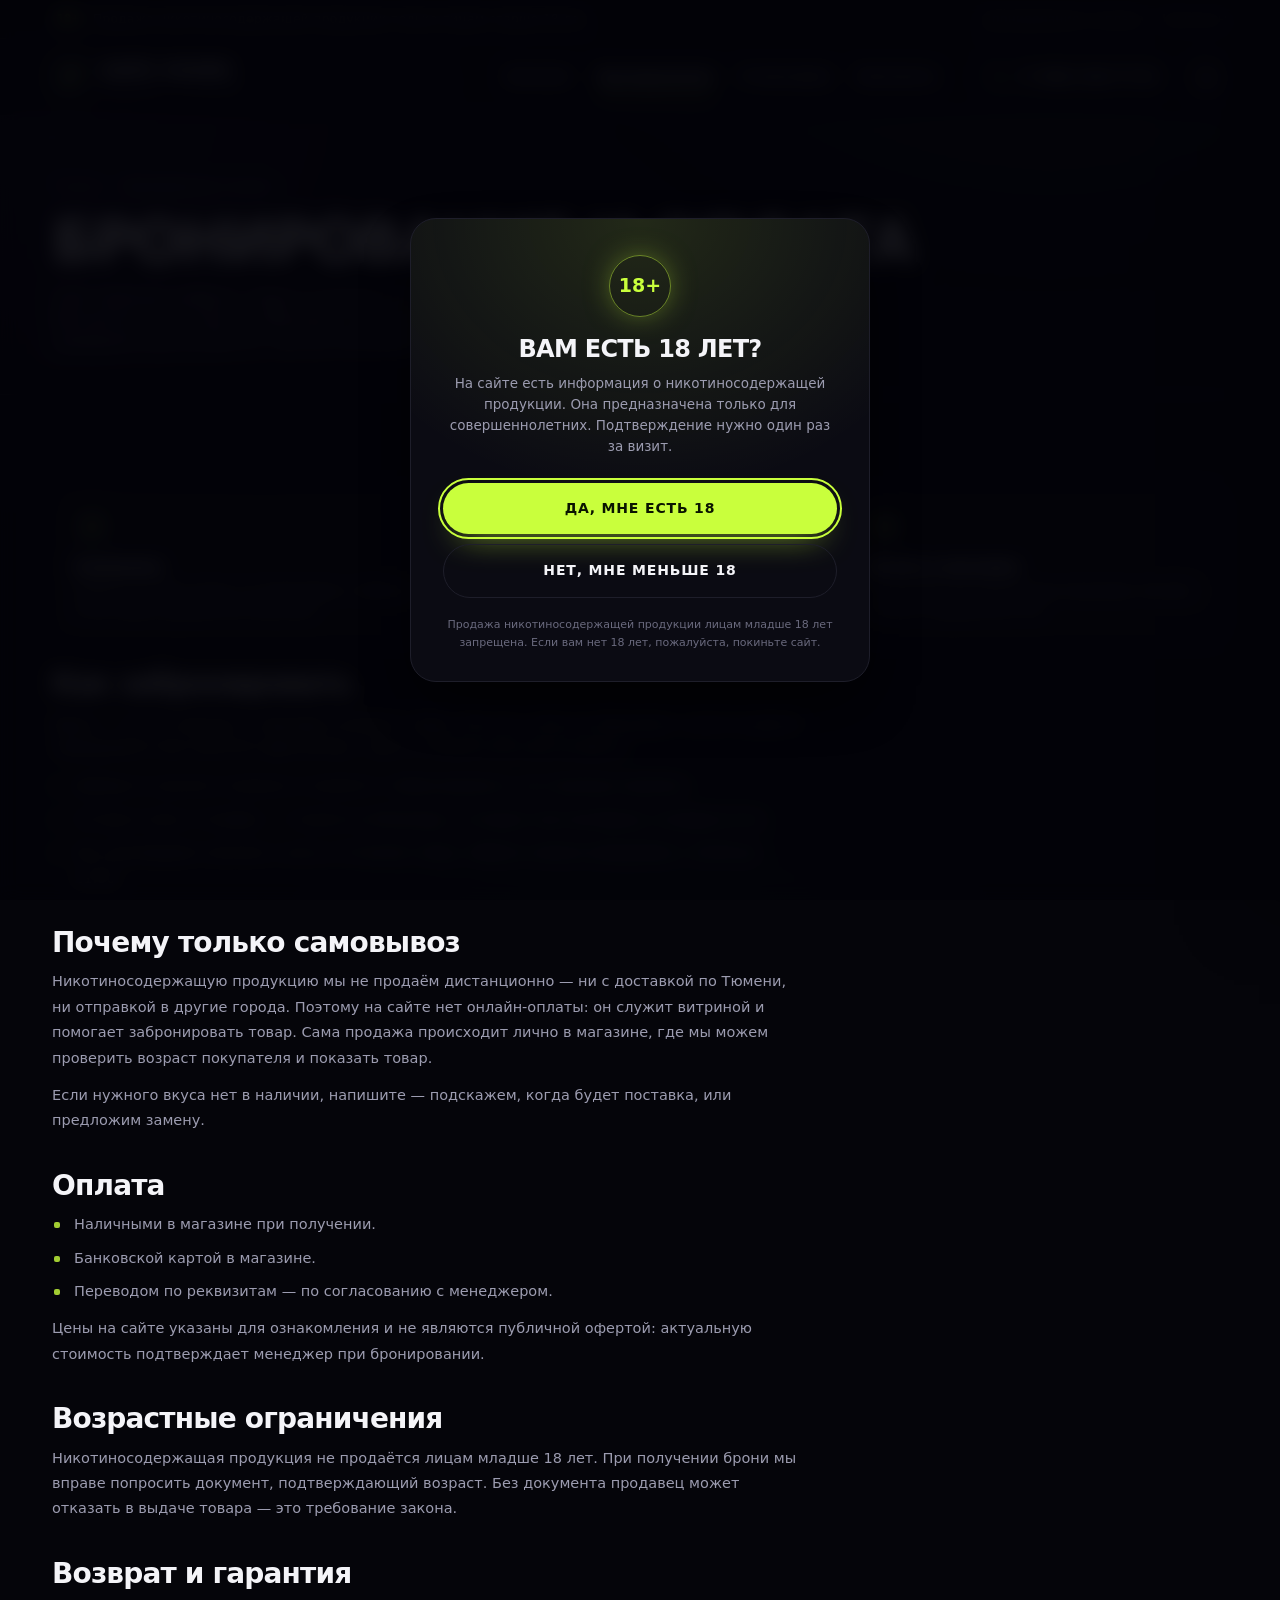
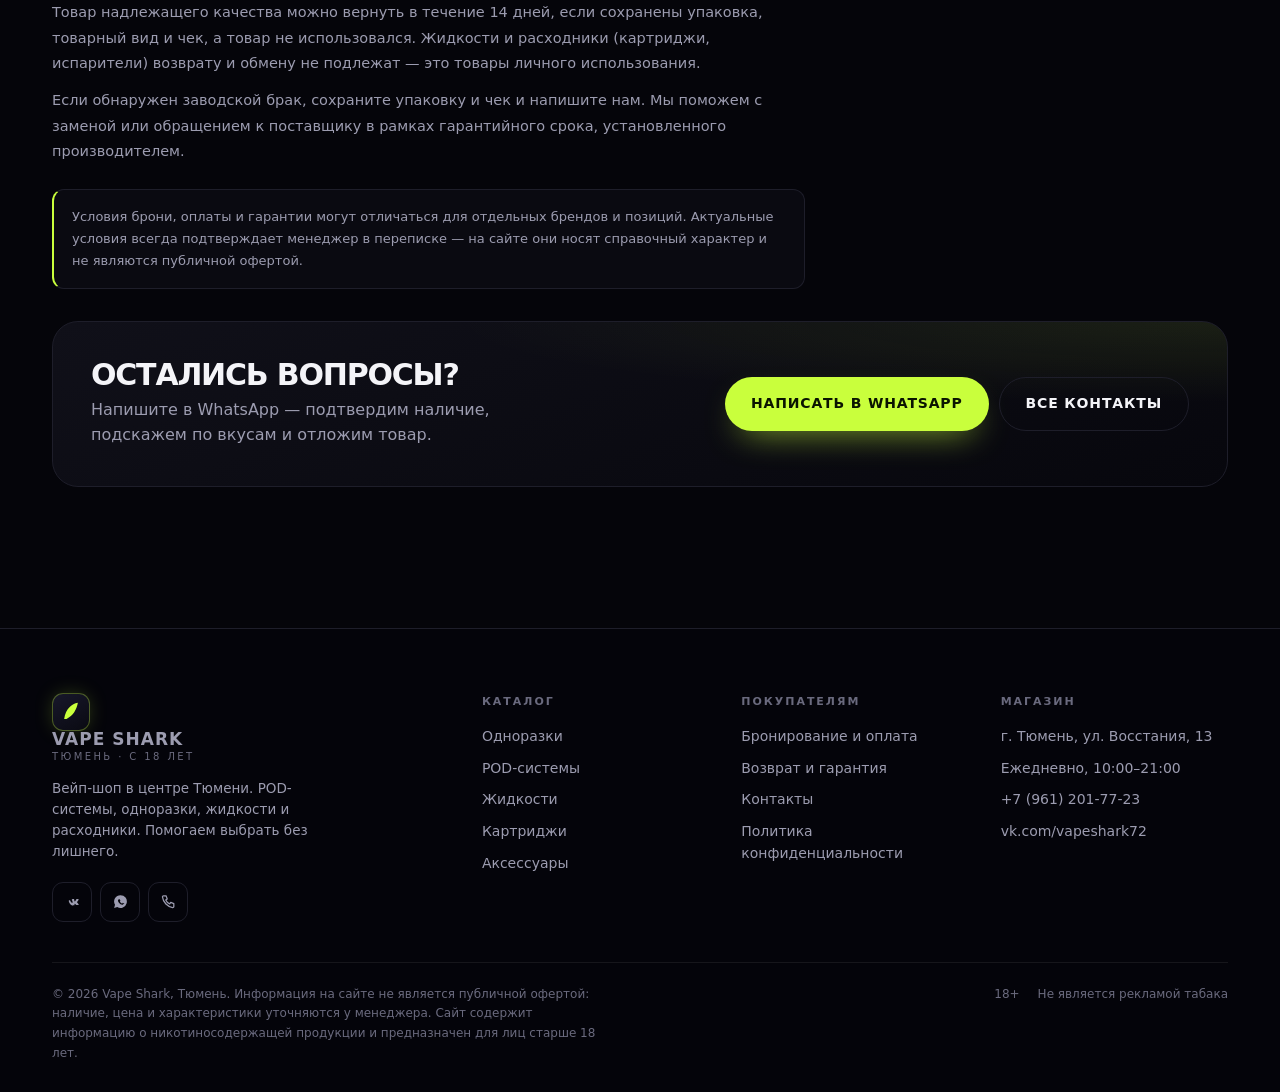
==== commit 4cf455d1: "Версионирование CSS/JS и запасной вариант для окна 18+ (cookie)" ====
--- a/booking.html
+++ b/booking.html
@@ -7,7 +7,7 @@
   <meta name="description" content="Как забронировать товар в Vape Shark: соберите бронь на сайте, отправьте её в WhatsApp и заберите в магазине на ул. Восстания, 13. Оплата на месте, доставки нет.">
   <meta name="theme-color" content="#05050a">
   <link rel="icon" href="assets/favicon.svg" type="image/svg+xml">
-  <link rel="stylesheet" href="css/style.css">
+  <link rel="stylesheet" href="css/style.css?v=20261114">
 </head>
 <body data-page="booking">
   <a class="skip-link" href="#main">Перейти к содержимому</a>
@@ -210,7 +210,7 @@
     </div>
   </footer>
 
-  <script src="js/data.js"></script>
-  <script src="js/app.js"></script>
+  <script src="js/data.js?v=20261114"></script>
+  <script src="js/app.js?v=20261114"></script>
 </body>
 </html>
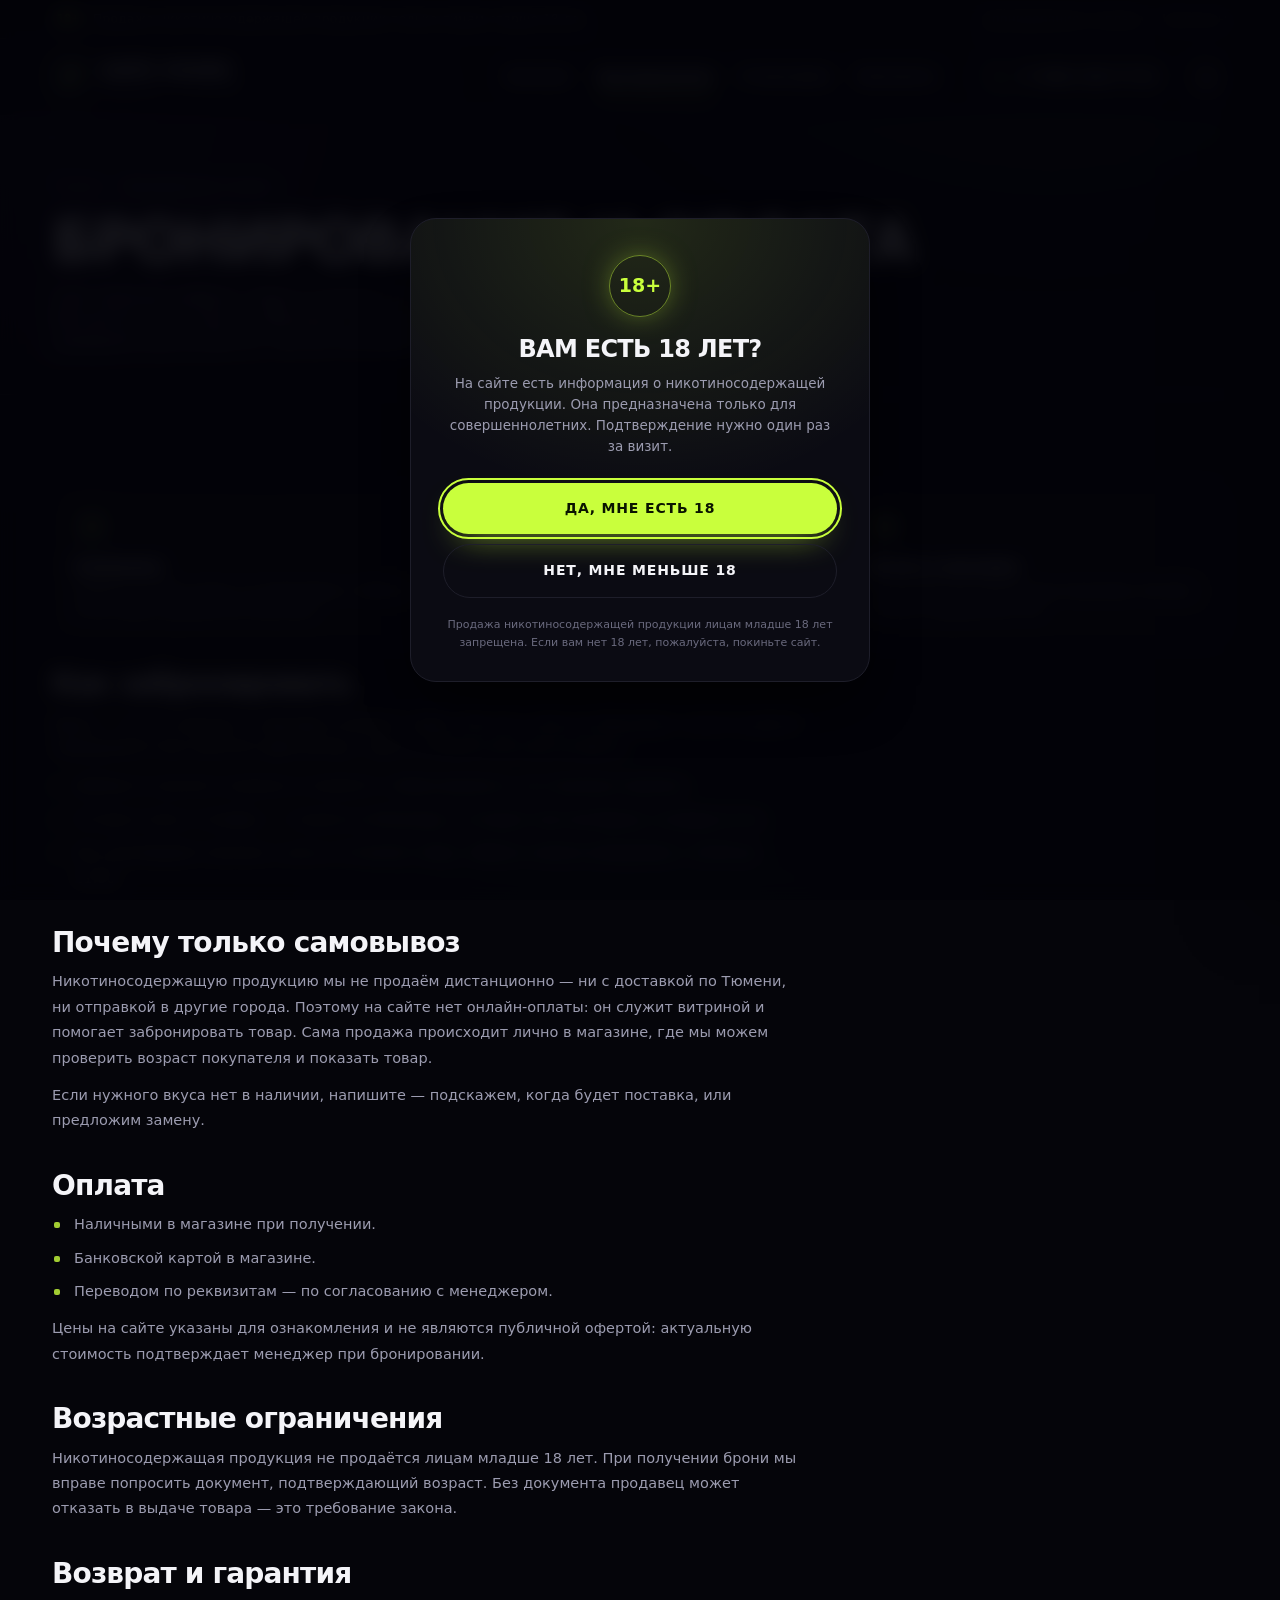
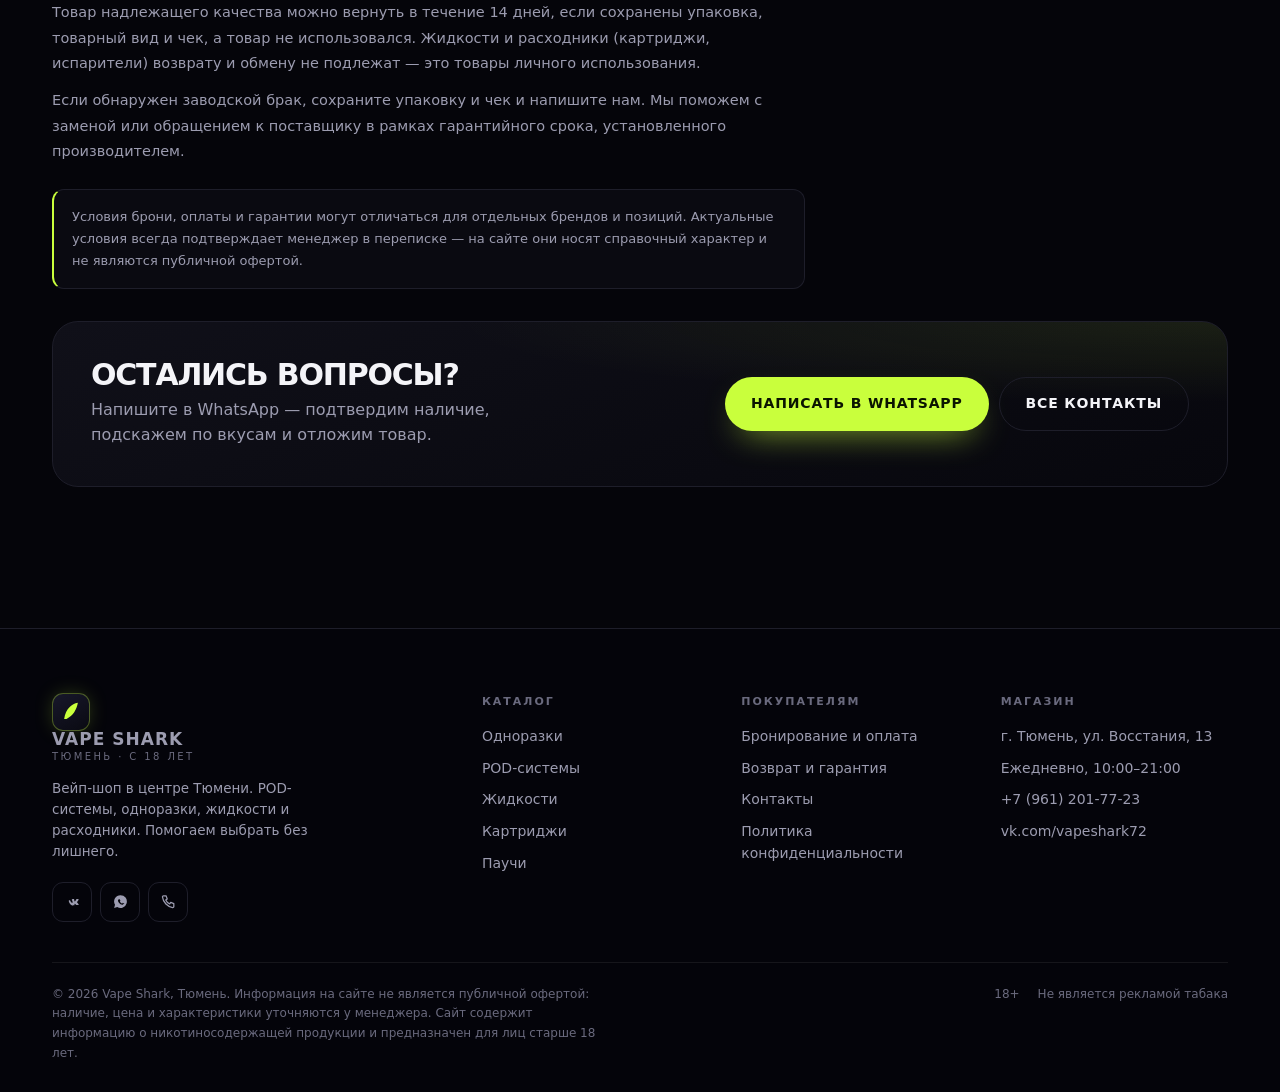
==== commit 47042762: "Реальный ассортимент: 63 позиции, категория «Паучи», отдельные изображения POD-модов" ====
--- a/booking.html
+++ b/booking.html
@@ -7,7 +7,7 @@
   <meta name="description" content="Как забронировать товар в Vape Shark: соберите бронь на сайте, отправьте её в WhatsApp и заберите в магазине на ул. Восстания, 13. Оплата на месте, доставки нет.">
   <meta name="theme-color" content="#05050a">
   <link rel="icon" href="assets/favicon.svg" type="image/svg+xml">
-  <link rel="stylesheet" href="css/style.css?v=20261114">
+  <link rel="stylesheet" href="css/style.css?v=20261121">
 </head>
 <body data-page="booking">
   <a class="skip-link" href="#main">Перейти к содержимому</a>
@@ -180,7 +180,7 @@
           <a href="catalog.html?cat=pod">POD-системы</a>
           <a href="catalog.html?cat=liquid">Жидкости</a>
           <a href="catalog.html?cat=coil">Картриджи</a>
-          <a href="catalog.html?cat=accessory">Аксессуары</a>
+          <a href="catalog.html?cat=pouch">Паучи</a>
         </div>
 
         <div class="foot-col">
@@ -210,7 +210,7 @@
     </div>
   </footer>
 
-  <script src="js/data.js?v=20261114"></script>
-  <script src="js/app.js?v=20261114"></script>
+  <script src="js/data.js?v=20261121"></script>
+  <script src="js/app.js?v=20261121"></script>
 </body>
 </html>
